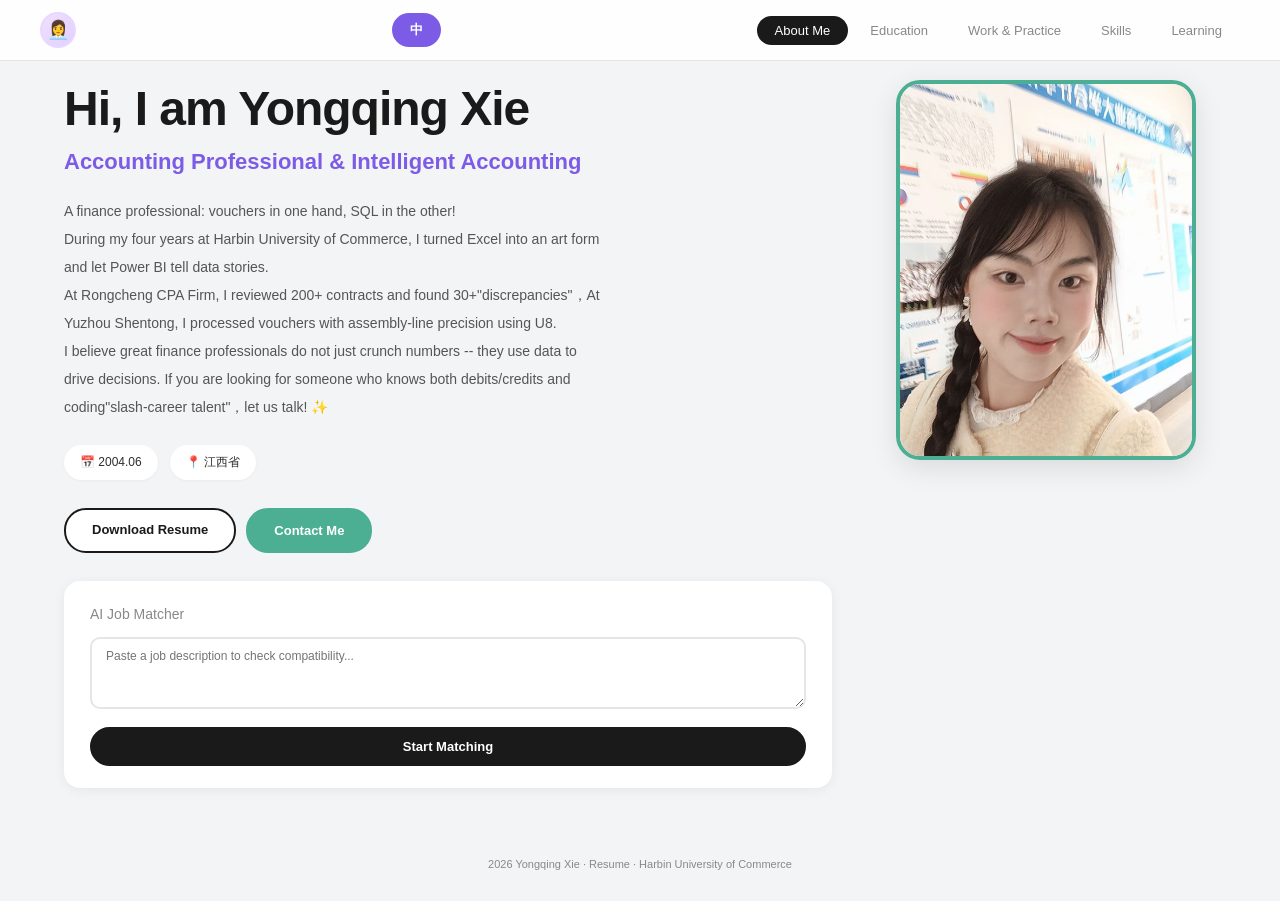
==== index-en.html @ 6ca44094 "Add hamburger menu for mobile navigation" ====
<!DOCTYPE html>
<html lang="zh-CN">
<head>
<meta charset="UTF-8">
<meta name="viewport" content="width=device-width, initial-scale=1.0">
<title>Yongqing Xie - Resume</title>
<style>
:root {
  --bg: #f3f4f6;
  --white: #fff;
  --black: #1a1a1a;
  --dark: #2d2d2d;
  --gray: #888;
  --light-gray: #e5e5e5;
  --lighter-gray: #f8f8f8;
  --purple: #7c5ce7;
  --light-purple: #f3efff;
  --green: #4caf93;
  --light-green: #e8f7f0;
  --blue: #5b9bd5;
  --light-blue: #eef5fb;
  --orange: #f0a060;
  --light-orange: #fef5ec;
  --pink: #e8788a;
  --light-pink: #fef0f3;
  --yellow: #e8c84c;
  --light-yellow: #fdf8e6;
  --shadow-sm: 0 1px 3px rgba(0,0,0,0.04);
  --shadow: 0 2px 12px rgba(0,0,0,0.06);
  --shadow-lg: 0 8px 28px rgba(0,0,0,0.10);
  --radius: 16px;
  --radius-sm: 10px;
  --radius-xs: 8px;
  --font: 'PingFang SC', 'Microsoft YaHei', 'Segoe UI', 'Helvetica Neue', sans-serif;
}
* { margin:0; padding:0; box-sizing:border-box; }
html { scroll-behavior:smooth; overflow-y:scroll; }
body { font-family:var(--font); background:var(--bg); color:var(--dark); line-height:1.6; -webkit-font-smoothing:antialiased; }

/* Nav */
.navbar {
  position:fixed; top:0; left:0; right:0; z-index:1000;
  background:rgba(255,255,255,0.9); backdrop-filter:blur(12px);
  border-bottom:1px solid var(--light-gray); padding:0 24px;
}
.nav-inner {
  max-width:1200px; margin:0 auto; display:flex;
  align-items:center; justify-content:space-between; height:60px;
}
.nav-brand { display:flex; align-items:center; gap:8px; text-decoration:none; cursor:pointer; }
.nav-avatar {
  width:36px; height:36px; border-radius:50%;
  background:linear-gradient(135deg,#f0e0ff,#e0d0ff);
  display:flex; align-items:center; justify-content:center;
  font-size:18px; color:var(--purple); border:2px solid #e8d8ff;
}
.nav-links { display:flex; gap:4px; }
.nav-link {
  padding:7px 18px; border-radius:20px; text-decoration:none;
  color:var(--gray); font-size:13px; font-weight:500;
  transition:all .25s; cursor:pointer; border:none;
  background:transparent; font-family:var(--font);
}
.nav-link:hover { color:var(--dark); background:var(--lighter-gray); }
.nav-link.active { background:var(--black); color:var(--white); }
.menu-btn { display:none; flex-direction:column; gap:5px; cursor:pointer; background:none; border:none; padding:8px; z-index:1001; }
.menu-btn span { display:block; width:22px; height:2px; background:var(--black); border-radius:2px; transition:all .3s; }

/* Main */
.main { max-width:1200px; margin:0 auto; padding:80px 24px 40px; }
.section { display:none; animation:fadeIn .45s ease; }
.section.active { display:block; }
@keyframes fadeIn { from{opacity:0;transform:translateY(12px);} to{opacity:1;transform:translateY(0);} }

/* About */
.about-grid { display:grid; grid-template-columns:1fr 340px; gap:44px; align-items:start; }
.about-name { font-size:48px; font-weight:800; color:var(--black); letter-spacing:-1px; line-height:1.2; margin-bottom:6px; }
.about-title { font-size:22px; font-weight:600; color:var(--purple); margin-bottom:18px; }
.about-bio { font-size:14px; color:#555; line-height:2; margin-bottom:24px; max-width:540px; }
.about-btns { display:flex; gap:10px; margin-bottom:28px; flex-wrap:wrap; }
.btn {
  padding:10px 26px; border-radius:22px; font-size:13px; font-weight:600;
  cursor:pointer; transition:all .25s; text-decoration:none;
  display:inline-flex; align-items:center; gap:6px;
  border:2px solid transparent; font-family:var(--font);
}
.btn-outline { background:var(--white); color:var(--black); border-color:var(--black); }
.btn-outline:hover { background:var(--black); color:var(--white); }
.btn-primary { background:var(--green); color:var(--white); border-color:var(--green); }
.btn-primary:hover { background:#3d9a7a; }
.btn-dark { background:var(--black); color:var(--white); border-color:var(--black); }
.btn-dark:hover { background:#333; }
.info-bar { display:flex; flex-wrap:wrap; gap:12px; margin-bottom:28px; }
.info-pill {
  display:flex; align-items:center; gap:6px;
  background:var(--white); padding:8px 16px; border-radius:20px;
  box-shadow:var(--shadow-sm); font-size:12px; color:var(--dark);
}
.photo-wrap { position:relative; }
.photo-frame {
  width:300px; height:380px; border-radius:24px; overflow:hidden;
  border:4px solid var(--green); box-shadow:var(--shadow-lg); margin:0 auto;
}
.photo-frame img { width:100%; height:100%; object-fit:cover; }

/* AI Card */
.ai-card {
  background:var(--white); border-radius:var(--radius);
  padding:22px 26px; box-shadow:var(--shadow); margin-top:20px;
}
.ai-card h3 { font-size:14px; color:var(--gray); font-weight:500; margin-bottom:12px; }
.ai-card textarea {
  width:100%; height:72px; border:2px solid var(--light-gray);
  border-radius:var(--radius-sm); padding:10px 14px; font-size:12px;
  resize:vertical; font-family:var(--font); color:var(--dark);
}
.ai-card textarea:focus { outline:none; border-color:var(--purple); }
.ai-card .btn-dark { margin-top:10px; width:100%; justify-content:center; }

/* Section Title */
.sec-title { font-size:30px; font-weight:800; color:var(--black); margin-bottom:4px; letter-spacing:-.5px; }
.sec-sub { font-size:13px; color:var(--gray); text-transform:uppercase; letter-spacing:2px; margin-bottom:32px; }

/* Cards */
.card { background:var(--white); border-radius:var(--radius); padding:26px; box-shadow:var(--shadow); transition:all .3s; }
.card:hover { box-shadow:var(--shadow-lg); transform:translateY(-2px); }
.grid-2 { display:grid; gap:18px; grid-template-columns:1fr 1fr; }
.grid-3 { display:grid; gap:18px; grid-template-columns:1fr 1fr 1fr; }
.grid-4 { display:grid; gap:16px; grid-template-columns:1fr 1fr 1fr 1fr; }

/* Education */
.edu-card { background:var(--white); border-radius:var(--radius); padding:30px; box-shadow:var(--shadow); border-left:4px solid var(--purple); }
.edu-period { font-size:12px; color:var(--purple); font-weight:600; letter-spacing:1px; margin-bottom:6px; }
.edu-school { font-size:21px; font-weight:700; color:var(--black); margin-bottom:2px; }
.edu-major { font-size:14px; color:#555; margin-bottom:14px; }
.edu-gpa { display:inline-flex; align-items:center; gap:6px; background:var(--light-purple); color:var(--purple); padding:5px 14px; border-radius:18px; font-size:13px; font-weight:600; margin-bottom:18px; }
.edu-courses h4 { font-size:13px; font-weight:600; color:var(--dark); margin-bottom:10px; }
.tags { display:flex; flex-wrap:wrap; gap:7px; }
.tag { padding:5px 13px; background:var(--lighter-gray); border-radius:14px; font-size:11px; color:#555; transition:all .2s; }
.tag:hover { background:#e0d8f8; color:var(--purple); }

/* Experience */
.exp-card { background:var(--white); border-radius:var(--radius); box-shadow:var(--shadow); overflow:hidden; transition:all .3s; }
.exp-card:hover { box-shadow:var(--shadow-lg); }
.exp-hd { padding:22px 26px; border-bottom:1px solid var(--light-gray); display:flex; justify-content:space-between; align-items:flex-start; flex-wrap:wrap; gap:10px; }
.exp-co { font-size:17px; font-weight:700; color:var(--black); }
.exp-role { font-size:13px; color:var(--purple); font-weight:500; }
.exp-date { font-size:12px; color:var(--gray); background:var(--lighter-gray); padding:3px 12px; border-radius:14px; white-space:nowrap; }
.exp-bd { padding:22px 26px; }
.exp-bd h4 { font-size:13px; font-weight:600; color:var(--dark); margin-bottom:10px; margin-top:16px; }
.exp-bd h4:first-child { margin-top:0; }
.exp-list { list-style:none; display:flex; flex-direction:column; gap:6px; }
.exp-list li { padding-left:18px; position:relative; font-size:13px; color:#555; line-height:1.7; }
.exp-list li::before { content:'•'; position:absolute; left:3px; color:var(--purple); font-weight:bold; }
/* New exp cards */
.exp-grid-new { display:grid; grid-template-columns:1fr 1fr; gap:18px; }
.exp-card-new {
  background:var(--white); border-radius:var(--radius); padding:22px 24px;
  box-shadow:var(--shadow); cursor:pointer; transition:all .3s;
  border-top:4px solid transparent; position:relative; overflow:hidden;
}
.exp-card-new:hover { box-shadow:var(--shadow-lg); transform:translateY(-3px); }
.exp-card-new.accent-blue { border-top-color:var(--blue); }
.exp-card-new.accent-purple { border-top-color:var(--purple); }
.exp-card-new.accent-green { border-top-color:var(--green); }
.exp-card-new.accent-orange { border-top-color:var(--orange); }
.exp-card-top { display:flex; align-items:center; justify-content:space-between; margin-bottom:10px; }
.exp-card-icon { width:38px; height:38px; border-radius:10px; display:flex; align-items:center; justify-content:center; font-size:20px; }
.accent-blue .exp-card-icon { background:var(--light-blue); }
.accent-purple .exp-card-icon { background:var(--light-purple); }
.accent-green .exp-card-icon { background:var(--light-green); }
.accent-orange .exp-card-icon { background:var(--light-orange); }
.exp-chip { font-size:11px; color:var(--gray); background:var(--lighter-gray); padding:3px 10px; border-radius:12px; }
.exp-card-new h4 { font-size:16px; font-weight:700; color:var(--black); margin-bottom:2px; }
.exp-card-role { font-size:13px; color:var(--purple); font-weight:500; margin-bottom:8px; }
.exp-card-desc { font-size:12px; color:#666; line-height:1.6; }
.exp-card-hint { font-size:11px; color:var(--blue); margin-top:10px; font-weight:500; }

/* Exp detail modal */
.exp-detail-header { display:flex; align-items:flex-start; gap:16px; margin-bottom:24px; }
.exp-detail-icon { width:56px; height:56px; border-radius:14px; display:flex; align-items:center; justify-content:center; font-size:28px; flex-shrink:0; }
.exp-detail-icon.blue { background:var(--light-blue); }
.exp-detail-icon.purple { background:var(--light-purple); }
.exp-detail-icon.green { background:var(--light-green); }
.exp-detail-icon.orange { background:var(--light-orange); }
.exp-detail-meta h3 { font-size:20px; font-weight:700; color:var(--black); margin-bottom:2px; }
.exp-detail-meta .role { font-size:14px; color:var(--purple); font-weight:500; }
.exp-detail-meta .date { font-size:12px; color:var(--gray); margin-top:2px; }
.exp-detail-section { margin-bottom:22px; }
.exp-detail-section h4 { font-size:15px; font-weight:700; color:var(--black); margin-bottom:12px; }
.exp-detail-section h4 span { font-size:11px; color:var(--gray); text-transform:uppercase; letter-spacing:1px; font-weight:400; margin-left:8px; }
.exp-detail-cards { display:grid; grid-template-columns:1fr 1fr; gap:12px; }
.exp-detail-card { padding:14px 16px; border-radius:var(--radius-xs); font-size:12px; line-height:1.7; }
.exp-detail-card strong { display:block; font-size:13px; margin-bottom:3px; }
.exp-detail-card.c-blue { background:rgba(91,155,213,0.10); color:#3a5670; }
.exp-detail-card.c-purple { background:rgba(124,92,231,0.08); color:#4a3868; }
.exp-detail-card.c-green { background:rgba(76,175,147,0.10); color:#3a5a4a; }
.exp-detail-card.c-orange { background:rgba(240,160,96,0.10); color:#6a4830; }
.exp-detail-card.c-pink { background:rgba(232,120,138,0.10); color:#6a3848; }
.exp-stat-row { display:flex; gap:14px; flex-wrap:wrap; margin-bottom:20px; }
.exp-stat { flex:1; min-width:80px; background:rgba(0,0,0,0.02); border-radius:var(--radius-xs); padding:14px; text-align:center; }
.exp-stat .num { font-size:24px; font-weight:800; }
.exp-stat .lbl { font-size:11px; color:var(--gray); margin-top:2px; }
.accent-blue .num { color:var(--blue); }
.accent-purple .num { color:var(--purple); }
.accent-green .num { color:var(--green); }
.accent-orange .num { color:var(--orange); }

@media (max-width:860px) {
  .exp-grid-new { grid-template-columns:1fr; }
  .exp-detail-cards { grid-template-columns:1fr; }
}

/* Skills */
.skill-group { margin-bottom:28px; }
.skill-group h3 { font-size:16px; font-weight:700; color:var(--black); margin-bottom:14px; }
.skill-cards { display:grid; grid-template-columns:1fr 1fr; gap:14px; }
.skill-card { background:var(--white); border-radius:var(--radius-sm); padding:18px 22px; box-shadow:var(--shadow); }
.sk-hd { display:flex; justify-content:space-between; align-items:center; margin-bottom:8px; }
.sk-nm { font-size:13px; font-weight:600; color:var(--dark); }
.sk-lv { font-size:12px; color:var(--purple); font-weight:600; }
.sk-bar { height:7px; background:#e8e8e8; border-radius:4px; overflow:hidden; }
.sk-fill { height:100%; border-radius:4px; transition:width 1s ease; }
.sk-fill.h { background:var(--purple); }
.sk-fill.m { background:var(--blue); }
.sk-fill.g { background:var(--green); }
.skill-desc-card { display:flex; gap:12px; align-items:flex-start; background:var(--white); border-radius:var(--radius-sm); padding:16px 20px; box-shadow:var(--shadow); transition:all .3s; }
.skill-desc-card > div { min-width:0; }
.skill-desc-card:hover { box-shadow:var(--shadow-lg); transform:translateY(-2px); }
.contact-info-card { background:rgba(0,0,0,0.02); border-radius:var(--radius-sm); padding:18px; text-align:center; transition:all .3s; }
.contact-info-card:hover { background:rgba(0,0,0,0.06); }
.ci-icon { font-size:28px; margin-bottom:6px; }
.ci-label { font-size:11px; color:var(--gray); margin-bottom:4px; }
.ci-value { font-size:14px; font-weight:600; color:var(--black); text-decoration:none; display:block; }
.ci-value:hover { color:var(--purple); }
.sk-dot { width:8px; height:8px; border-radius:50%; background:var(--purple); margin-top:6px; flex-shrink:0; }
.skill-desc-card strong { font-size:13px; color:var(--dark); display:block; margin-bottom:2px; }
.skill-desc-card p { font-size:12px; color:#666; line-height:1.6; margin:0; }
.cert-grid { display:grid; grid-template-columns:1fr 1fr 1fr; gap:14px; margin-top:16px; }
.cert-card { background:var(--white); border-radius:var(--radius-sm); padding:18px; text-align:center; box-shadow:var(--shadow); transition:all .3s; }
.cert-card:hover { transform:translateY(-3px); box-shadow:var(--shadow-lg); }
.cert-ic { font-size:30px; margin-bottom:8px; }
.cert-nm { font-size:12px; font-weight:600; color:var(--dark); }
.cert-ds { font-size:10px; color:var(--gray); margin-top:3px; }

/* Projects */
.proj-grid { display:grid; grid-template-columns:1fr 1fr 1fr; gap:22px; }
.proj-card { background:var(--white); border-radius:var(--radius); overflow:hidden; box-shadow:var(--shadow); transition:all .3s; }
.proj-card:hover { transform:translateY(-3px); box-shadow:var(--shadow-lg); }
.proj-cover { height:140px; display:flex; align-items:center; justify-content:center; font-size:44px; }
.proj-cover.c1 { background:linear-gradient(135deg,#e8f0fe,#d4e4fd); }
.proj-cover.c2 { background:linear-gradient(135deg,#fef0e8,#fde4d4); }
.proj-cover.c3 { background:linear-gradient(135deg,#e8fef0,#d4fde4); }
.proj-cover.c4 { background:linear-gradient(135deg,#f3e8fe,#e4d4fd); }
.proj-info { padding:18px; }
.proj-info h4 { font-size:15px; font-weight:700; margin-bottom:4px; color:var(--black); }
.proj-info p { font-size:12px; color:#666; line-height:1.6; margin-bottom:10px; }
.proj-tags { display:flex; flex-wrap:wrap; gap:5px; }
.ptag { padding:3px 10px; border-radius:12px; font-size:10px; font-weight:500; }
.ptag.t1 { background:#e8f0fe; color:#3a6fcf; }
.ptag.t2 { background:#fef0e8; color:#c8783a; }
.ptag.t3 { background:#e8fef0; color:#3a7a5a; }
.ptag.t4 { background:#f3e8fe; color:#6a3acf; }

/* Modal */
.modal-overlay { display:none; position:fixed; inset:0; background:rgba(0,0,0,0.3); z-index:2000; align-items:center; justify-content:center; backdrop-filter:blur(4px); -webkit-backdrop-filter:blur(4px); }
.modal-overlay.show { display:flex; }
.modal { background:rgba(255,255,255,0.82); backdrop-filter:blur(24px); -webkit-backdrop-filter:blur(24px); border-radius:var(--radius); width:90%; max-width:640px; max-height:85vh; overflow-y:auto; box-shadow:0 16px 48px rgba(0,0,0,0.12); border:1px solid rgba(255,255,255,0.6); animation:modIn .3s ease; }
@keyframes modIn { from{opacity:0;transform:scale(.95) translateY(8px);} to{opacity:1;transform:scale(1) translateY(0);} }
.mod-hd { padding:18px 26px; border-bottom:1px solid rgba(0,0,0,0.06); display:flex; align-items:center; justify-content:space-between; }
.mod-hd h3 { font-size:17px; }
.mod-close { width:30px; height:30px; border-radius:50%; border:none; background:rgba(0,0,0,0.04); cursor:pointer; font-size:15px; display:flex; align-items:center; justify-content:center; transition:all .2s; }
.mod-close:hover { background:rgba(0,0,0,0.1); }
.mod-bd { padding:22px 26px; }
.match-wrap { display:flex; align-items:center; gap:22px; margin-bottom:24px; padding:18px; background:var(--lighter-gray); border-radius:var(--radius-sm); flex-wrap:wrap; }
.match-circle { width:88px; height:88px; border-radius:50%; background:var(--light-pink); display:flex; align-items:center; justify-content:center; flex-shrink:0; }
.match-inner { width:70px; height:70px; border-radius:50%; background:var(--pink); display:flex; flex-direction:column; align-items:center; justify-content:center; color:#fff; }
.match-inner .ms { font-size:26px; font-weight:800; line-height:1; }
.match-inner .mt { font-size:10px; opacity:.8; }
.match-bars { flex:1; min-width:220px; display:flex; flex-direction:column; gap:8px; }
.mb-item { display:flex; align-items:center; gap:8px; }
.mb-lbl { width:60px; font-size:12px; color:var(--gray); text-align:right; }
.mb-track { flex:1; height:7px; background:#e0e0e0; border-radius:3px; overflow:hidden; }
.mb-fill { height:100%; border-radius:3px; transition:width 1s ease; }
.mb-fill.edu { background:var(--blue); }
.mb-fill.exp { background:var(--orange); }
.mb-fill.skill { background:var(--purple); }
.mb-fill.soft { background:var(--green); }
.mb-val { width:26px; font-size:12px; font-weight:600; color:var(--dark); }
.match-hl { margin-bottom:22px; }
.match-hl h4 { font-size:14px; color:var(--blue); margin-bottom:10px; }
.hl-item { padding:12px 14px; background:rgba(0,0,0,0.02); border-radius:var(--radius-xs); margin-bottom:8px; font-size:12px; line-height:1.7; }
.hl-item .jd-lbl { font-weight:600; color:var(--dark); margin-bottom:3px; }
.hl-item .jd-desc { color:#666; }
.match-sum { padding:14px; background:rgba(76,175,147,0.08); border-radius:var(--radius-xs); font-size:12px; line-height:1.7; color:#3a6b5a; }
.match-sum h4 { font-size:14px; color:var(--green); margin-bottom:6px; }
.mod-ft { padding:14px 26px; border-top:1px solid rgba(0,0,0,0.06); text-align:right; }

.footer { text-align:center; padding:28px; color:var(--gray); font-size:11px; }

@media (max-width:860px) {
  .about-grid { grid-template-columns:1fr; gap:28px; }
  .photo-wrap { order:-1; }
  .photo-frame { width:200px; height:260px; }
  .about-name { font-size:34px; }
  .about-title { font-size:17px; }
  .grid-2,.grid-3,.grid-4 { grid-template-columns:1fr; }
  .skill-cards { grid-template-columns:1fr; }
  .cert-grid { grid-template-columns:1fr 1fr; }
  .proj-grid { grid-template-columns:1fr; }
  .nav-links { display:none; flex-direction:column; position:absolute; top:60px; left:0; right:0; background:rgba(255,255,255,0.96); backdrop-filter:blur(20px); padding:16px 24px; gap:8px; border-bottom:1px solid var(--light-gray); box-shadow:var(--shadow); }
  .nav-links.open { display:flex; }
  .nav-link { width:100%; text-align:center; padding:12px; font-size:14px; }
  .menu-btn { display:flex; }
  .nav-inner { justify-content:space-between; }
}
@media (max-width:500px) {
  .cert-grid { grid-template-columns:1fr; }
  .info-bar { flex-direction:column; }
  .about-btns { flex-direction:column; }
  .btn { width:100%; justify-content:center; }
}
</style>
</head>
<body>

<nav class="navbar">
  <div class="nav-inner">
    <button class="menu-btn" onclick="toggleMenu()"><span></span><span></span><span></span></button>
    <a class="nav-brand" onclick="go('about')">
      <div class="nav-avatar">👩‍💼</div>
    </a>
    <a href="index.html" class="nav-link" style="background:var(--purple);color:#fff;font-weight:700;text-decoration:none;flex-shrink:0;">中</a> <div class="nav-links" id="navLinks">
      <button class="nav-link active" data-s="about" onclick="go('about')">About Me</button>
      <button class="nav-link" data-s="education" onclick="go('education')">Education</button>
      <button class="nav-link" data-s="experience" onclick="go('experience')">Work & Practice</button>
      <button class="nav-link" data-s="skills" onclick="go('skills')">Skills</button>
      <button class="nav-link" data-s="projects" onclick="go('projects')">Learning</button>
    </div>
  </div>
</nav>

<div class="main">

  <!-- ═══ 关于我 ═══ -->
  <section class="section active" id="sec-about">
    <div class="about-grid">
      <div>
        <h1 class="about-name">Hi, I am Yongqing Xie</h1>
        <p class="about-title">Accounting Professional &amp; Intelligent Accounting</p>
        <p class="about-bio">
          A finance professional: vouchers in one hand, SQL in the other!<br>
          During my four years at Harbin University of Commerce, I turned Excel into an art form and let Power BI tell data stories.<br>
          At Rongcheng CPA Firm, I reviewed 200+ contracts and found 30+"discrepancies"，At Yuzhou Shentong, I processed vouchers with assembly-line precision using U8.<br>
          I believe great finance professionals do not just crunch numbers -- they use data to drive decisions. If you are looking for someone who knows both debits/credits and coding"slash-career talent"，let us talk! ✨
        </p>
        </p>
        <div class="info-bar">
          <div class="info-pill">📅 2004.06</div>
          <div class="info-pill">📍 江西省</div>
        </div>
        <div class="about-btns">
          <a href="resume.pdf" class="btn btn-outline">Download Resume</a>
          <button class="btn btn-primary" onclick="showContact()">Contact Me</button>
        </div>
        <div class="ai-card">
          <h3>AI Job Matcher</h3>
          <textarea id="jdInput" placeholder="Paste a job description to check compatibility..."></textarea>
          <button class="btn btn-dark" onclick="showMatch()">Start Matching</button>
        </div>
      </div>
      <div class="photo-wrap">
        <div class="photo-frame">
          <img src="assets/profile.jpg" alt="谢泳清">
        </div>
      </div>
    </div>
  </section>

  <!-- ═══ 教育背景 ═══ -->
  <section class="section" id="sec-education">
    <h2 class="sec-title">Education</h2>
    <p class="sec-sub">Education</p>
    <div class="edu-card" onclick="showEdu()" style="cursor:pointer; transition:all .3s;" onmouseover="this.style.boxShadow='var(--shadow-lg)';this.style.transform='translateY(-3px)'" onmouseout="this.style.boxShadow='var(--shadow)';this.style.transform='translateY(0)'">
      <p class="edu-period">2022 — 2026 <span style="color:var(--purple);font-size:11px;margin-left:8px;">Learn About My University</span></p>
      <h3 class="edu-school">Harbin University of Commerce</h3>
      <p class="edu-major">B.S. Accounting · Intelligent Accounting</p>
      <div class="edu-gpa">GPA: 83.7 / 100</div>
      <div class="edu-courses">
        <h4>Core Courses</h4>
        <div class="tags">
          <span class="tag">Cost Accounting</span><span class="tag">Management Accounting</span>
          <span class="tag">Corporate Finance</span><span class="tag">Accounting Practicum</span>
          <span class="tag">Python</span><span class="tag">SQL</span>
          <span class="tag">Data Analysis & Accounting</span><span class="tag">Data Analysis Methods</span>
          <span class="tag">Intelligent Financial Analysis</span><span class="tag">Logic</span>
          <span class="tag">Management</span><span class="tag">Economic Law</span>
          <span class="tag">Asset Valuation</span><span class="tag">Auditing</span>
          <span class="tag">Microeconomics</span><span class="tag">Macroeconomics</span>
        </div>
      </div>
    </div>
  </section>

  <!-- ═══ 工作经历 ═══ -->
  <section class="section" id="sec-experience">
    <h2 class="sec-title">Work Experience</h2>
    <p class="sec-sub">Work & Practice</p>
    <div class="exp-grid-new">
      <div class="exp-card-new accent-blue" onclick="showExpDetail('exp1')">
        <div class="exp-card-top">
          <div class="exp-card-icon">💼</div>
          <span class="exp-chip">2026.03 — 2026.04</span>
        </div>
        <h4>Yuzhou Shentong Logistics Service Co., Ltd.</h4>
        <p class="exp-card-role">Accounting Assistant</p>
        <p class="exp-card-desc">Processed 200+ vouchers via UFIDA U8, prepared financial statements, handled payroll and fixed asset management.</p>
        <div class="exp-card-hint">Click for details →</div>
      </div>
      <div class="exp-card-new accent-purple" onclick="showExpDetail('exp2')">
        <div class="exp-card-top">
          <div class="exp-card-icon">🔍</div>
          <span class="exp-chip">2026.04 — 2026.05</span>
        </div>
        <h4>Rongcheng CPA Firm</h4>
        <p class="exp-card-role">Audit Intern</p>
        <p class="exp-card-desc">Visited 16 enterprises, reviewed 200+ contracts finding 30+ discrepancies, assisted in audit working papers.</p>
        <div class="exp-card-hint">Click for details →</div>
      </div>
      <div class="exp-card-new accent-green" onclick="showExpDetail('exp3')">
        <div class="exp-card-top">
          <div class="exp-card-icon">🏆</div>
          <span class="exp-chip">2024.11</span>
        </div>
        <h4>Inspur Smart Enterprise Big Data Competition</h4>
        <p class="exp-card-role">National Grand Prize</p>
        <p class="exp-card-desc">Built three major financial statements via SQL, used Power BI for visualization, achieving 30% efficiency gain.</p>
        <div class="exp-card-hint">Click for details →</div>
      </div>
      <div class="exp-card-new accent-orange" onclick="showExpDetail('exp4')">
        <div class="exp-card-top">
          <div class="exp-card-icon">🏢</div>
          <span class="exp-chip">2025.05</span>
        </div>
        <h4>Heilongjiang Inspur Information Technology Co.</h4>
        <p class="exp-card-role">Financial Shared Service Center Practicum</p>
        <p class="exp-card-desc">Processed 500+ vouchers end-to-end, simulated tax filing, authored cost analysis reports.</p>
        <div class="exp-card-hint">Click for details →</div>
      </div>
    </div>
  </section>

  <!-- ═══ 技能特长 ═══ -->
  <section class="section" id="sec-skills">
    <h2 class="sec-title">Skills</h2>
    <p class="sec-sub">Skills & Expertise</p>
    <div class="skill-group">
      <h3>Professional Skills</h3>
      <div class="skill-cards">
        <div class="skill-desc-card"><span class="sk-dot"></span><div><strong>Financial Accounting</strong><p>Proficient in voucher preparation, GL/SL management, and financial statements. Well-versed in accounting standards.</p></div></div>
        <div class="skill-desc-card"><span class="sk-dot"></span><div><strong>Cost Accounting</strong><p>Skilled in job-order, process, and batch costing. Capable of independent cost allocation.</p></div></div>
        <div class="skill-desc-card"><span class="sk-dot"></span><div><strong>Audit Practice</strong><p>Experienced in on-site visits, contract verification, and working papers. Able to identify key process risks.</p></div></div>
        <div class="skill-desc-card"><span class="sk-dot"></span><div><strong>Tax Processing</strong><p>Familiar with VAT, CIT, and IIT calculation and filing. Knowledgeable in tax regulations.</p></div></div>
      </div>
    </div>
    <div class="skill-group">
      <h3>Technical Tools</h3>
      <div class="skill-cards">
        <div class="skill-desc-card"><span class="sk-dot"></span><div><strong>UFIDA U8</strong><p>Proficient in UFIDA U8 for voucher entry, review, bookkeeping, settlement, and custom reports.</p></div></div>
        <div class="skill-desc-card"><span class="sk-dot"></span><div><strong>SQL</strong><p>Able to query, clean, and aggregate financial data using SQL for GL/SL processing.</p></div></div>
        <div class="skill-desc-card"><span class="sk-dot"></span><div><strong>Power BI</strong><p>Skilled in data visualization. Can create interactive financial dashboards for decision support.</p></div></div>
        <div class="skill-desc-card"><span class="sk-dot"></span><div><strong>Python</strong><p>Basic Python skills for batch financial data processing and automated report generation.</p></div></div>
        <div class="skill-desc-card"><span class="sk-dot"></span><div><strong>Office / WPS</strong><p>Expert in Excel, Word, PPT. Proficient in VLOOKUP, SUM, pivot tables, and advanced features.</p></div></div>
        <div class="skill-desc-card"><span class="sk-dot"></span><div><strong>SPSS</strong><p>Basic SPSS for descriptive statistics and correlation analysis of financial data.</p></div></div>
      </div>
    </div>
    <div class="skill-group">
      <h3>AI Tool Application</h3>
      <div class="skill-cards">
        <div class="skill-desc-card"><span class="sk-dot"></span><div><strong>AI Agent Workflows</strong><p>Proficient in AI tools. Uses AI agents to automate tasks: data analysis, document organization, info retrieval.</p></div></div>
        <div class="skill-desc-card"><span class="sk-dot"></span><div><strong>AI-Assisted Development</strong><p>Independently completed multiple projects with AI. Experienced in integrating AI into daily workflows.</p></div></div>
      </div>
    </div>
    <div class="skill-group">
      <h3>Certifications</h3>
      <div class="cert-grid">
        <div class="cert-card" onclick="showCertDetail('cert1')" style="cursor:pointer;"><div class="cert-ic">📗</div><div class="cert-nm">Accounting Qualification Certificate</div><div class="cert-ds">Junior Accountant Certificate · Issued by Ministry of Finance</div><div class="exp-card-hint">Click for details →</div></div>
        <div class="cert-card" onclick="showCertDetail('cert2')" style="cursor:pointer;"><div class="cert-ic">📊</div><div class="cert-nm">BDA Data Analyst (Mid-level)</div><div class="cert-ds">Data Analyst Certification</div><div class="exp-card-hint">Click for details →</div></div>
        <div class="cert-card" onclick="showCertDetail('cert3')" style="cursor:pointer;"><div class="cert-ic">🌐</div><div class="cert-nm">CET-6 (Score: 466)</div><div class="cert-ds">College English Test Band 6</div><div class="exp-card-hint">Click for details →</div></div>
      </div>
    </div>
    <div class="skill-group">
      <h3>Soft Skills</h3>
      <div class="tags">
        <span class="tag" style="font-size:13px;padding:7px 16px;">Data Analysis & Insight</span>
        <span class="tag" style="font-size:13px;padding:7px 16px;">Financial Reporting</span>
        <span class="tag" style="font-size:13px;padding:7px 16px;">Cost Control</span>
        <span class="tag" style="font-size:13px;padding:7px 16px;">Communication</span>
        <span class="tag" style="font-size:13px;padding:7px 16px;">Resilient</span>
        <span class="tag" style="font-size:13px;padding:7px 16px;">Fast Learner</span>
        <span class="tag" style="font-size:13px;padding:7px 16px;">Team Player</span>
        <span class="tag" style="font-size:13px;padding:7px 16px;">Logical Thinking</span>
      </div>
    </div>
  </section>

  <!-- ═══ 学习与探索 ═══ -->
  <section class="section" id="sec-projects">
    <h2 class="sec-title">Learning</h2>
    <p class="sec-sub">Learning & Discovery</p>
    <div class="proj-grid">
      <div class="proj-card">
        <div class="proj-cover c1">🏆</div>
        <div class="proj-info">
          <h4>Inspur Big Data Analysis Competition</h4>
          <p>National Grand Prize. Completed financial data analysis, voucher audit, and statement preparation using SQL and Power BI.</p>
          <div class="proj-tags"><span class="ptag t1">SQL</span><span class="ptag t2">Power BI</span><span class="ptag t3">数据分析</span></div>
        </div>
      </div>
      <div class="proj-card">
        <div class="proj-cover c2">💡</div>
        <div class="proj-info">
          <h4>Innovation & Entrepreneurship Competition</h4>
          <p>University-level project: corporate tax planning. Led the team and achieved outstanding results.</p>
          <div class="proj-tags"><span class="ptag t2">税务筹划</span><span class="ptag t3">项目管理</span><span class="ptag t4">团队领导</span></div>
        </div>
      </div>
      <div class="proj-card">
        <div class="proj-cover c3">📈</div>
        <div class="proj-info">
          <h4>Cost Analysis Report</h4>
          <p>Applied job-order and process costing for manufacturing. Completed cost allocation and authored detailed analysis reports.</p>
          <div class="proj-tags"><span class="ptag t3">Cost Accounting</span><span class="ptag t1">Excel</span></div>
        </div>
      </div>
      <div class="proj-card">
        <div class="proj-cover c4">🤖</div>
        <div class="proj-info">
          <h4>AI Tools & Practice</h4>
          <p>Proficient in AI Agent tools for workflow automation. Completed multiple AI-assisted projects.</p>
          <div class="proj-tags"><span class="ptag t4">AI Agent</span><span class="ptag t1">自动化</span><span class="ptag t2">项目开发</span></div>
        </div>
      </div>
    </div>
    <div style="margin-top:36px;">
      <h3 style="font-size:18px;font-weight:700;margin-bottom:16px;color:var(--black);">Learning Journey</h3>
      <div class="grid-3">
        <div class="card"><div style="font-size:26px;margin-bottom:8px;">🤖</div><h4 style="font-size:14px;font-weight:700;margin-bottom:4px;">AI Exploration & Practice</h4><p style="font-size:12px;color:#666;line-height:1.7;">Deeply exploring AI tools for daily work. Using agents for automated processing and intelligent decision support.</p></div>
        <div class="card"><div style="font-size:26px;margin-bottom:8px;">📖</div><h4 style="font-size:14px;font-weight:700;margin-bottom:4px;">Continuous Learning</h4><p style="font-size:12px;color:#666;line-height:1.7;">Following AI & digital finance trends. Continuously learning data analysis and smart finance tools.</p></div>
        <div class="card"><div style="font-size:26px;margin-bottom:8px;">🎯</div><h4 style="font-size:14px;font-weight:700;margin-bottom:4px;">Career Goals</h4><p style="font-size:12px;color:#666;line-height:1.7;">Aspiring to be a hybrid finance-digital talent in the AI era, integrating accounting, data analysis, and AI.</p></div>
      </div>
    </div>
  </section>
</div>

<!-- ═══ AI Match Modal ═══ -->
<div class="modal-overlay" id="matchModal">
  <div class="modal">
    <div class="mod-hd"><h3>AI Job Match Report</h3><button class="mod-close" onclick="closeMatch()">✕</button></div>
    <div class="mod-bd">
      <div class="match-wrap">
        <div class="match-circle"><div class="match-inner"><span class="ms" id="matchScore">--</span><span class="mt">/ 100</span></div></div>
        <div class="match-bars">
          <div class="mb-item"><span class="mb-lbl">Education</span><div class="mb-track"><div class="mb-fill edu" id="bar-edu" style="width:0%"></div></div><span class="mb-val" id="val-edu">--</span></div>
          <div class="mb-item"><span class="mb-lbl">Experience</span><div class="mb-track"><div class="mb-fill exp" id="bar-exp" style="width:0%"></div></div><span class="mb-val" id="val-exp">--</span></div>
          <div class="mb-item"><span class="mb-lbl">Skill Match</span><div class="mb-track"><div class="mb-fill skill" id="bar-skill" style="width:0%"></div></div><span class="mb-val" id="val-skill">--</span></div>
          <div class="mb-item"><span class="mb-lbl">Soft Skills</span><div class="mb-track"><div class="mb-fill soft" id="bar-soft" style="width:0%"></div></div><span class="mb-val" id="val-soft">--</span></div>
        </div>
      </div>
      <div class="match-hl">
        <h4>Match Highlights</h4>
        <div id="matchHighlights"><p style="color:var(--gray);font-size:13px;">Analyzing after JD input...</p></div>
      </div>
      <div class="match-sum"><h4>Overall Assessment</h4><p id="matchSummary">Enter a job description on the About page and click Start Matching.</p></div>
    </div>
    <div class="mod-ft"><button class="btn btn-dark" onclick="closeMatch()">Close</button></div>
  </div>
</div>

<!-- ═══ Contact Modal ═══ -->
<div class="modal-overlay" id="contactModal">
  <div class="modal">
    <div class="mod-hd"><h3>Contact Me</h3><button class="mod-close" onclick="closeContact()">✕</button></div>
    <div class="mod-bd">
      <div style="display:grid;grid-template-columns:1fr 1fr;gap:14px;margin-bottom:22px;">
        <div class="contact-info-card">
          <div class="ci-icon">📞</div>
          <div class="ci-label">Phone</div>
          <a href="tel:15083593021" class="ci-value">15083593021</a>
        </div>
        <div class="contact-info-card">
          <div class="ci-icon">✉️</div>
          <div class="ci-label">Email</div>
          <a href="mailto:xyq197@qq.com" class="ci-value" onclick="window.location.href='mailto:xyq197@qq.com'; return false;">xyq197@qq.com</a>
        </div>
      </div>
      <div style="display:flex;gap:10px;justify-content:center;margin-bottom:20px;">
        <a href="tel:15083593021" class="btn btn-outline" style="font-size:12px;">Call</a>
        <a href="mailto:xyq197@qq.com" class="btn btn-primary" style="font-size:12px;" onclick="window.location.href='mailto:xyq197@qq.com'; return false;">Send Email</a>
      </div>
      <div style="border-top:1px solid var(--light-gray);padding-top:18px;">
        <p style="font-size:13px;color:var(--gray);margin-bottom:14px;">Or leave a message, I will reply ASAP:</p>
        <form id="contactForm" onsubmit="submitContact(event)" style="display:flex;flex-direction:column;gap:12px;">
          <input type="text" id="cName" placeholder="Your Name" required style="padding:10px 14px;border:2px solid var(--light-gray);border-radius:var(--radius-xs);font-size:13px;font-family:var(--font);">
          <input type="email" id="cEmail" placeholder="Your Email" required style="padding:10px 14px;border:2px solid var(--light-gray);border-radius:var(--radius-xs);font-size:13px;font-family:var(--font);">
          <textarea id="cMsg" placeholder="Message..." rows="3" style="padding:10px 14px;border:2px solid var(--light-gray);border-radius:var(--radius-xs);font-size:13px;font-family:var(--font);resize:vertical;"></textarea>
          <button type="submit" class="btn btn-dark" style="width:100%;justify-content:center;">Send Message</button>
        </form>
      </div>
    </div>
  </div>
</div>

<!-- ═══ Experience Detail Modals ═══ -->
<div class="modal-overlay" id="exp1Modal"><div class="modal" style="max-width:720px;">
  <div class="mod-hd"><h3>Work Experience Details</h3><button class="mod-close" onclick="closeExpDetail('exp1')">✕</button></div>
  <div class="mod-bd">
    <div class="exp-detail-header">
      <div class="exp-detail-icon blue">💼</div>
      <div class="exp-detail-meta"><h3>Yuzhou Shentong Logistics Service Co., Ltd.</h3><div class="role">Accounting Assistant</div><div class="date">2026.03 — 2026.04</div></div>
    </div>
    <div class="exp-stat-row">
      <div class="exp-stat accent-blue"><div class="num">200+</div><div class="lbl">Vouchers Processed</div></div>
      <div class="exp-stat accent-blue"><div class="num">100%</div><div class="lbl">Accuracy Rate</div></div>
      <div class="exp-stat accent-blue"><div class="num">30%</div><div class="lbl">Efficiency Gain</div></div>
    </div>
    <div class="exp-detail-section"><h4>核心职责 <span>CORE RESPONSIBILITIES</span></h4>
      <div class="exp-detail-cards">
        <div class="exp-detail-card c-blue"><strong>Voucher Processing</strong>Completed daily voucher entry, review, bookkeeping, and settlement using UFIDA U8, processing 200+ vouchers with 100% accuracy.</div>
        <div class="exp-detail-card c-purple"><strong>Financial Reporting</strong>Customized balance sheet and income statement templates via UFIDA reporting system, reducing report generation time by 30%.</div>
        <div class="exp-detail-card c-green"><strong>Payroll Management</strong>Managed payroll and fixed asset modules: salary accrual, distribution, asset changes, and depreciation.</div>
        <div class="exp-detail-card c-orange"><strong>Data Aggregation</strong>Cross-referenced multi-sheet data with SUM functions, reducing manual calculation errors.</div>
      </div>
    </div>
    <div class="exp-detail-section"><h4>核心成果 <span>CORE RESULTS</span></h4>
      <div style="display:flex;flex-direction:column;gap:8px;">
        <div style="font-size:13px;color:#555;line-height:1.7;padding:12px;background:var(--lighter-gray);border-radius:var(--radius-xs);">✅ Independently completed monthly and quarterly financial statements with zero reconciliation errors</div>
        <div style="font-size:13px;color:#555;line-height:1.7;padding:12px;background:var(--lighter-gray);border-radius:var(--radius-xs);">✅ Established voucher audit SOP, improving processing efficiency by 30%</div>
        <div style="font-size:13px;color:#555;line-height:1.7;padding:12px;background:var(--lighter-gray);border-radius:var(--radius-xs);">✅ Assisted in annual payroll and fixed asset inventory, earning supervisor recognition</div>
      </div>
    </div>
  </div>
  <div class="mod-ft"><button class="btn btn-dark" onclick="closeExpDetail('exp1')">Close</button></div>
</div></div>

<div class="modal-overlay" id="exp2Modal"><div class="modal" style="max-width:720px;">
  <div class="mod-hd"><h3>Work Experience Details</h3><button class="mod-close" onclick="closeExpDetail('exp2')">✕</button></div>
  <div class="mod-bd">
    <div class="exp-detail-header">
      <div class="exp-detail-icon purple">🔍</div>
      <div class="exp-detail-meta"><h3>Rongcheng CPA Firm</h3><div class="role">Audit Intern</div><div class="date">2026.04 — 2026.05</div></div>
    </div>
    <div class="exp-stat-row">
      <div class="exp-stat accent-purple"><div class="num">16</div><div class="lbl">Enterprises Visited</div></div>
      <div class="exp-stat accent-purple"><div class="num">200+</div><div class="lbl">Contracts Reviewed</div></div>
      <div class="exp-stat accent-purple"><div class="num">30+</div><div class="lbl">Discrepancies Found</div></div>
    </div>
    <div class="exp-detail-section"><h4>核心职责 <span>CORE RESPONSIBILITIES</span></h4>
      <div class="exp-detail-cards">
        <div class="exp-detail-card c-purple"><strong>On-Site Enterprise Visits</strong>Conducted on-site interviews at 16 enterprises, documented key business processes and internal controls, helped identify risks.</div>
        <div class="exp-detail-card c-blue"><strong>Asset & Contract Verification</strong>Reviewed 200+ loan contracts and mortgage agreements, cross-verified terms vs execution, discovered 30+ discrepancies.</div>
        <div class="exp-detail-card c-green"><strong>Working Paper Support</strong>Assisted senior auditors in compiling working papers, using VLOOKUP for cross-sheet data matching.</div>
      </div>
    </div>
    <div class="exp-detail-section"><h4>核心成果 <span>CORE RESULTS</span></h4>
      <div style="display:flex;flex-direction:column;gap:8px;">
        <div style="font-size:13px;color:#555;line-height:1.7;padding:12px;background:var(--lighter-gray);border-radius:var(--radius-xs);">✅ Independently visited 16 enterprises and authored reports, highly praised by project manager</div>
        <div style="font-size:13px;color:#555;line-height:1.7;padding:12px;background:var(--lighter-gray);border-radius:var(--radius-xs);">✅ Discovered 30+ contract discrepancies, helped adjust audit focus</div>
        <div style="font-size:13px;color:#555;line-height:1.7;padding:12px;background:var(--lighter-gray);border-radius:var(--radius-xs);">✅ Efficiently completed working paper organization, boosting team productivity</div>
      </div>
    </div>
  </div>
  <div class="mod-ft"><button class="btn btn-dark" onclick="closeExpDetail('exp2')">Close</button></div>
</div></div>

<div class="modal-overlay" id="exp3Modal"><div class="modal" style="max-width:720px;">
  <div class="mod-hd"><h3>Campus Practice Details</h3><button class="mod-close" onclick="closeExpDetail('exp3')">✕</button></div>
  <div class="mod-bd">
    <div class="exp-detail-header">
      <div class="exp-detail-icon green">🏆</div>
      <div class="exp-detail-meta"><h3>Inspur Smart Enterprise Big Data Competition</h3><div class="role">National Grand Prize</div><div class="date">2024.11</div></div>
    </div>
    <div class="exp-stat-row">
      <div class="exp-stat accent-green"><div class="num">National</div><div class="lbl">Grand Prize</div></div>
      <div class="exp-stat accent-green"><div class="num">3</div><div class="lbl">Statements Built</div></div>
      <div class="exp-stat accent-green"><div class="num">30%</div><div class="lbl">Efficiency</div></div>
    </div>
    <div class="exp-detail-section"><h4>核心职责 <span>CORE RESPONSIBILITIES</span></h4>
      <div class="exp-detail-cards">
        <div class="exp-detail-card c-green"><strong>Accounting Processing</strong>Handled bank receipts and voucher preparation. Built GL, SL, and three major statements (BS, IS, CFS) via SQL.</div>
        <div class="exp-detail-card c-blue"><strong>数据处理</strong>Used SQL and Power BI for data cleaning, transformation, and visualization, improving efficiency by ~30%.</div>
        <div class="exp-detail-card c-purple"><strong>Voucher Types</strong>Covered GL vouchers, sales discount vouchers, asset purchase vouchers, procurement vouchers, etc.</div>
      </div>
    </div>
    <div class="exp-detail-section"><h4>核心成果 <span>CORE RESULTS</span></h4>
      <div style="display:flex;flex-direction:column;gap:8px;">
        <div style="font-size:13px;color:#555;line-height:1.7;padding:12px;background:var(--lighter-gray);border-radius:var(--radius-xs);">✅ Won National Grand Prize among nationwide competing teams</div>
        <div style="font-size:13px;color:#555;line-height:1.7;padding:12px;background:var(--lighter-gray);border-radius:var(--radius-xs);">✅ Independently completed full-cycle enterprise financial data processing and visualization</div>
        <div style="font-size:13px;color:#555;line-height:1.7;padding:12px;background:var(--lighter-gray);border-radius:var(--radius-xs);">✅ Work praised by judges for clear data logic and in-depth financial analysis</div>
      </div>
    </div>
  </div>
  <div class="mod-ft"><button class="btn btn-dark" onclick="closeExpDetail('exp3')">Close</button></div>
</div></div>

<div class="modal-overlay" id="exp4Modal"><div class="modal" style="max-width:720px;">
  <div class="mod-hd"><h3>Campus Practice Details</h3><button class="mod-close" onclick="closeExpDetail('exp4')">✕</button></div>
  <div class="mod-bd">
    <div class="exp-detail-header">
      <div class="exp-detail-icon orange">🏢</div>
      <div class="exp-detail-meta"><h3>Heilongjiang Inspur Information Technology Co.</h3><div class="role">Financial Shared Service Center Practicum</div><div class="date">2025.05</div></div>
    </div>
    <div class="exp-stat-row">
      <div class="exp-stat accent-orange"><div class="num">500+</div><div class="lbl">Documents Processed</div></div>
      <div class="exp-stat accent-orange"><div class="num">3</div><div class="lbl">Tax Simulations</div></div>
      <div class="exp-stat accent-orange"><div class="num">Full Cycle</div><div class="lbl">Closed Loop</div></div>
    </div>
    <div class="exp-detail-section"><h4>核心职责 <span>CORE RESPONSIBILITIES</span></h4>
      <div class="exp-detail-cards">
        <div class="exp-detail-card c-orange"><strong>Full-Cycle Accounting</strong>Independently completed voucher review, book registration, and month-end closing, processing 500+ documents.</div>
        <div class="exp-detail-card c-blue"><strong>Multi-Tax Filing</strong>Simulated VAT, CIT, and IIT calculations, completing tax filing procedures.</div>
        <div class="exp-detail-card c-green"><strong>Cost Analysis</strong>Applied job-order/process costing, broke down material, labor, overhead costs, authored cost analysis reports.</div>
      </div>
    </div>
    <div class="exp-detail-section"><h4>核心成果 <span>CORE RESULTS</span></h4>
      <div style="display:flex;flex-direction:column;gap:8px;">
        <div style="font-size:13px;color:#555;line-height:1.7;padding:12px;background:var(--lighter-gray);border-radius:var(--radius-xs);">✅ Completed full accounting cycle seamlessly from source documents to period-end closing</div>
        <div style="font-size:13px;color:#555;line-height:1.7;padding:12px;background:var(--lighter-gray);border-radius:var(--radius-xs);">✅ Accurately completed tax calculation and filing for 3 tax types with zero errors</div>
        <div style="font-size:13px;color:#555;line-height:1.7;padding:12px;background:var(--lighter-gray);border-radius:var(--radius-xs);">✅ Cost analysis report praised by instructor as well-structured and thorough</div>
      </div>
    </div>
  </div>
  <div class="mod-ft"><button class="btn btn-dark" onclick="closeExpDetail('exp4')">Close</button></div>
</div></div>

<!-- ═══ Cert Detail Modals ═══ -->
<div class="modal-overlay" id="cert1Modal"><div class="modal" style="max-width:640px;">
  <div class="mod-hd"><h3>Certificate Details</h3><button class="mod-close" onclick="closeCertDetail('cert1')">Close</button></div>
  <div class="mod-bd">
    <div class="exp-detail-header">
      <div class="exp-detail-icon green" style="background:var(--light-green);">📗</div>
      <div class="exp-detail-meta"><h3>Accounting Qualification Certificate</h3><div class="role">Junior Accountant Certificate</div><div class="date">Issued by Ministry of Finance</div></div>
    </div>
    <div style="background:var(--lighter-gray);border-radius:var(--radius-sm);padding:16px;margin-bottom:16px;">
      <p style="font-size:13px;color:var(--dark);line-height:1.8;text-indent:2em;">The Accounting Qualification Certificate (now reformed as <strong>Junior Accountant Certificate</strong>) is an essential professional credential for accounting work. The holder has passed the national unified accounting qualification examination and possesses the <strong>fundamental accounting knowledge, skills, and professional ethics</strong> required for the profession.</p>
    </div>
    <div class="exp-detail-cards">
      <div class="exp-detail-card c-green"><strong>Significance</strong>Demonstrates professional competence required by the Accounting Law for accounting work -- the gateway to the accounting profession.</div>
      <div class="exp-detail-card c-blue"><strong>Exam Content</strong>Covers accounting fundamentals, financial regulations and professional ethics, and computerized accounting -- comprehensively assessing professional competence.</div>
      <div class="exp-detail-card c-purple"><strong>Industry Recognition</strong>Nationally recognized. A key reference for employers hiring accounting positions and a prerequisite for advanced accounting certifications.</div>
      <div class="exp-detail-card c-orange"><strong>Career Development</strong>Lays a solid foundation for pursuing Junior Accountant, Intermediate Accountant, and even Certified Public Accountant (CPA) certifications.</div>
    </div>
  </div>
  <div class="mod-ft"><button class="btn btn-dark" onclick="closeCertDetail('cert1')">Close</button></div>
</div></div>

<div class="modal-overlay" id="cert2Modal"><div class="modal" style="max-width:640px;">
  <div class="mod-hd"><h3>Certificate Details</h3><button class="mod-close" onclick="closeCertDetail('cert2')">Close</button></div>
  <div class="mod-bd">
    <div class="exp-detail-header">
      <div class="exp-detail-icon blue" style="background:var(--light-blue);">📊</div>
      <div class="exp-detail-meta"><h3>BDA Data Analyst Certificate (Mid-level)</h3><div class="role">Data Analyst Certification</div><div class="date">Issued by China Business Statistics Association</div></div>
    </div>
    <div style="background:var(--lighter-gray);border-radius:var(--radius-sm);padding:16px;margin-bottom:16px;">
      <p style="font-size:13px;color:var(--dark);line-height:1.8;text-indent:2em;">The BDA (Business Data Analyst) Certificate is a national-level data analysis professional certification issued by the <strong>China Business Statistics Association</strong>. The holder has systematically mastered <strong>data processing, statistical analysis, and business insight</strong> -- three core competencies to transform data into decision support.</p>
    </div>
    <div class="exp-detail-cards">
      <div class="exp-detail-card c-blue"><strong>Core Competencies</strong>Proficient in SQL queries and Power BI visualization. Capable of independently completing data analysis projects.</div>
      <div class="exp-detail-card c-green"><strong>Exam Content</strong>Covers data analysis theory, statistics fundamentals, data processing practice, and analytical report writing -- balancing theory with hands-on practice.</div>
      <div class="exp-detail-card c-purple"><strong>Industry Value</strong>In the digital transformation wave, BDA-certified professionals are in high demand, capable of data-driven decision making, with salaries averaging 30% higher than peers in similar positions.</div>
      <div class="exp-detail-card c-orange"><strong>Skill Synergy</strong>Combined with accounting expertise, the holder possesses finance-plus-data dual skills, offering significant competitive advantages in intelligent finance and financial analysis.</div>
    </div>
  </div>
  <div class="mod-ft"><button class="btn btn-dark" onclick="closeCertDetail('cert2')">Close</button></div>
</div></div>

<div class="modal-overlay" id="cert3Modal"><div class="modal" style="max-width:640px;">
  <div class="mod-hd"><h3>Certificate Details</h3><button class="mod-close" onclick="closeCertDetail('cert3')">Close</button></div>
  <div class="mod-bd">
    <div class="exp-detail-header">
      <div class="exp-detail-icon purple" style="background:var(--light-purple);">🌐</div>
      <div class="exp-detail-meta"><h3>CET-6 College English Test Band 6</h3><div class="role">Score: 466 - National College English Test Band 6</div><div class="date">Administered by Ministry of Education</div></div>
    </div>
    <div style="background:var(--lighter-gray);border-radius:var(--radius-sm);padding:16px;margin-bottom:16px;">
      <p style="font-size:13px;color:var(--dark);line-height:1.8;text-indent:2em;">The College English Test Band 6 (CET-6) is a national English proficiency test administered by the <strong>Ministry of Education</strong>. It is the authoritative standard for assessing college students comprehensive English ability. The holder possesses strong <strong>listening, speaking, reading, writing, and translation skills</strong>, capable of using English to access professional information and communicate effectively.</p>
    </div>
    <div class="exp-detail-cards">
      <div class="exp-detail-card c-purple"><strong>Language Proficiency</strong>Good English reading, writing, and listening skills. Able to fluently read English financial literature, international accounting standards, and business correspondence.</div>
      <div class="exp-detail-card c-blue"><strong>Test Structure</strong>Total score 710, covering listening comprehension, reading comprehension, and writing and translation -- comprehensively assessing English proficiency.</div>
      <div class="exp-detail-card c-green"><strong>Career Value</strong>At multinational corporations, foreign CPA firms, and international finance positions, CET-6 is a fundamental language requirement, providing a foundation for international business.</div>
      <div class="exp-detail-card c-orange"><strong>Professional Extension</strong>Able to read IFRS and other English professional literature, providing language support for pursuing ACCA, CMA, and other international finance certifications.</div>
    </div>
  </div>
  <div class="mod-ft"><button class="btn btn-dark" onclick="closeCertDetail('cert3')">Close</button></div>
</div></div>

<!-- ═══ Education Modal ═══ -->
<div class="modal-overlay" id="eduModal">
  <div class="modal" style="max-width:760px;">
    <div class="mod-hd"><h3>Harbin University of Commerce</h3><button class="mod-close" onclick="closeEdu()">Close</button></div>
    <div class="mod-bd">
      <div style="display:grid;grid-template-columns:1fr 1fr;gap:16px;margin-bottom:20px;">
        <div style="border-radius:var(--radius-sm);overflow:hidden;aspect-ratio:16/11;background:linear-gradient(135deg,#e8f0fe,#d4e4fd);display:flex;align-items:center;justify-content:center;">
          <img src="assets/school-main.png" alt="Harbin University of Commerce" style="width:100%;height:100%;object-fit:cover;" onerror="this.style.display='none';this.parentElement.innerHTML='<div style=text-align:center;color:var(--blue);font-size:48px>Building</div><div style=text-align:center;color:var(--blue);font-size:13px;margin-top:4px>Harbin University of Commerce</div>'">
        </div>
        <div>
          <p style="font-size:12px;color:var(--gray);letter-spacing:1px;margin-bottom:4px;">HARBIN UNIVERSITY OF COMMERCE</p>
          <p style="font-size:15px;font-weight:700;color:var(--black);margin-bottom:4px;">China&apos;s First Multidisciplinary Commerce University</p>
          <p style="font-size:12px;color:#555;line-height:1.7;margin-bottom:6px;">Founded in <strong>1952</strong>, Harbin University of Commerce is one of the ten key universities under priority construction in Heilongjiang Province. It has been selected for the National Basic Ability Construction Project for Central and Western China Universities and is designated as a first-class discipline construction university in China.</p>
          <div class="tags" style="margin-top:8px;">
            <span class="tag" style="background:var(--light-purple);color:var(--purple);">Doctoral-degree-granting institution</span>
            <span class="tag" style="background:var(--light-blue);color:var(--blue);">Provincial key university</span>
            <span class="tag" style="background:var(--light-green);color:var(--green);">National Basic Ability Construction Project for Central and Western China Universities</span>
          </div>
        </div>
      </div>
      <div style="background:var(--lighter-gray);border-radius:var(--radius-sm);padding:16px;margin-bottom:16px;">
        <p style="font-size:13px;color:var(--dark);line-height:1.8;text-indent:2em;">
          Harbin University of Commerce is <strong>China&apos;s first multidisciplinary commerce university</strong>, boasting a complete talent cultivation system spanning bachelor&apos;s, master&apos;s, and doctoral degrees. The university adheres to the motto <strong>&quot;Pursue Truth, Attain Perfection; Cultivate Virtue, Fulfill Ability,&quot;</strong> with a disciplinary orientation of <strong>&quot;first-class economics/management as the lead and distinctive engineering as the focus.&quot;</strong> It has cultivated <strong>more than 200,000</strong> professionals across various fields and is hailed as the <strong>&quot;Cradle of Business Elites.&quot;</strong>
        </p>
      </div>
      <div style="display:grid;grid-template-columns:1fr 1fr;gap:12px;margin-bottom:16px;">
        <div style="background:var(--light-purple);border-radius:var(--radius-xs);padding:14px;">
          <div style="font-size:22px;font-weight:800;color:var(--purple);">4</div>
          <div style="font-size:11px;color:#555;">First-Level Discipline Doctoral Programs</div>
        </div>
        <div style="background:var(--light-blue);border-radius:var(--radius-xs);padding:14px;">
          <div style="font-size:22px;font-weight:800;color:var(--blue);">15</div>
          <div style="font-size:11px;color:#555;">National First-Class Undergraduate Programs</div>
        </div>
        <div style="background:var(--light-green);border-radius:var(--radius-xs);padding:14px;">
          <div style="font-size:22px;font-weight:800;color:var(--green);">73 Years</div>
          <div style="font-size:11px;color:#555;">Storied History of Excellence</div>
        </div>
        <div style="background:var(--light-orange);border-radius:var(--radius-xs);padding:14px;">
          <div style="font-size:22px;font-weight:800;color:var(--orange);">200,000+</div>
          <div style="font-size:11px;color:#555;">Total Talents Cultivated</div>
        </div>
      </div>
      <div style="background:linear-gradient(135deg,#fef9e7,#fdf2d0);border-radius:var(--radius-sm);padding:16px;border-left:3px solid var(--yellow);">
        <p style="font-size:12px;color:#8a7030;line-height:1.8;margin:0;">
          <strong>Proud Milestones of HUC: </strong>In 1959, the university developed <strong>China&apos;s first food processing machine -- the Model 601 Dumpling Machine</strong>. In 1960, it pioneered one of China&apos;s three major accounting methods -- the <strong>&quot;Property Receipts and Payments Double-Entry Bookkeeping Method.&quot;</strong> The Accounting program is a <strong>National Characteristic Specialty and a National First-Class Undergraduate Program</strong>. The <em>Commercial Research</em> journal is a <strong>CSSCI-indexed source journal</strong>. In 2024, the university was included in the first batch of <strong>Heilongjiang Province&apos;s Digital and Intelligent Education Key Institutions.</strong>
        </p>
      </div>
    </div>
    <div class="mod-ft"><button class="btn btn-dark" onclick="closeEdu()">Close</button></div>
  </div>
</div><footer class="footer">2026 Yongqing Xie · Resume · Harbin University of Commerce</footer>

<script>
function toggleMenu() {
  document.getElementById("navLinks").classList.toggle("open");
}
function go(s) {
  document.querySelectorAll('.section').forEach(function(el){ el.classList.remove('active'); });
  document.getElementById('sec-'+s).classList.add('active');
  document.querySelectorAll('.nav-link').forEach(function(b){
    b.classList.remove('active');
    if(b.getAttribute('data-s')===s) b.classList.add('active');
  });
  window.scrollTo({top:0,behavior:'smooth'});
}
function showContact() {
  document.getElementById('contactModal').classList.add('show');
  document.body.style.overflow='hidden';
}
function closeContact() {
  document.getElementById('contactModal').classList.remove('show');
  document.body.style.overflow='';
}
function submitContact(e) {
  e.preventDefault();
  alert('Message sent! I will reply soon.');
  closeContact();
  document.getElementById('contactForm').reset();
}
function showMatch() {
  var jd = document.getElementById('jdInput').value.trim();
  if (!jd) { alert('Please paste a job description first'); return; }

  // ── 关键词库（覆盖面广，确保专业相关JD都能匹配）──
  var acctKW = ['会计','财务','账','凭证','报表','核算','成本','税务','税','用友','u8','金蝶','总账','明细账','对账','结账','出纳','票据','发票','现金流','应收','应付','固定资产','折旧','工资','薪酬','会计准则','会计制度','账务','记账','账簿','报税','纳税','费用','收入','利润'];
  var dataKW = ['sql','power bi','powerbi','python','excel','wps','spss','bi','数据分析','数据处理','数据清洗','可视化','vlookup','sum','数据透视','大数据','数据','office'];
  var auditKW = ['审计','内控','风控','合同','核查','合规','风险','底稿','走访','内审','外审','内部控制','内部审计','穿行测试','实质性程序'];
  var softKW = ['沟通','协作','团队','抗压','责任','学习','认真','细致','乐观','积极','志愿者','领导','组织','执行','配合','协调','适应','主动'];

  // ── 匹配评分 ──
  function computeScore(kwList) {
    var hits = 0;
    var jdl = jd.toLowerCase();
    kwList.forEach(function(kw) {
      if (jdl.indexOf(kw.toLowerCase()) !== -1) hits++;
    });
    if (hits === 0) return 0;
    if (hits === 1) return 55;
    if (hits === 2) return 70;
    if (hits === 3) return 80;
    if (hits === 4) return 87;
    return Math.min(98, 87 + (hits - 4) * 2);
  }

  var acctS = computeScore(acctKW);
  var dataS = computeScore(dataKW);
  var auditS = computeScore(auditKW);
  var softS = computeScore(softKW);

  var hasDomainMatch = (acctS > 0 || auditS > 0);
  var domainBoost = hasDomainMatch ? 12 : 0;

  var eduScore = 90;
  var expScore = Math.min(92, 72 + domainBoost);
  var skillScore = Math.max(acctS, auditS, dataS);
  var dimHits = (acctS > 0 ? 1 : 0) + (dataS > 0 ? 1 : 0) + (auditS > 0 ? 1 : 0);
  if (dimHits >= 2) skillScore = Math.min(98, skillScore + 12);
  if (dimHits >= 3) skillScore = Math.min(98, skillScore + 6);
  var softScore = Math.max(75, softS > 0 ? softS : 72);
  var overall = Math.round(eduScore * 0.06 + expScore * 0.14 + skillScore * 0.63 + softScore * 0.17);

  document.getElementById('matchScore').textContent = overall;
  function anim(id, vid, s) {
    var b = document.getElementById(id); b.style.width = '0%';
    document.getElementById(vid).textContent = s;
    setTimeout(function() { b.style.width = s + '%'; }, 150);
  }
  anim('bar-edu', 'val-edu', eduScore);
  anim('bar-exp', 'val-exp', expScore);
  anim('bar-skill', 'val-skill', skillScore);
  anim('bar-soft', 'val-soft', softScore);

  var hl = [];
  if (acctS >= 55) hl.push({ t: 'Strong Financial Expertise Match', d: 'JD covers multiple core financial accounting requirements. The candidate possesses comprehensive financial skills and extensive UFIDA U8 hands-on experience, ready to contribute immediately.' });
  else if (acctS >= 40) hl.push({ t: 'Financial Basics Match', d: 'JD includes financial accounting requirements. The candidate has solid accounting knowledge and practical foundations for daily financial work.' });
  if (dataS >= 55) hl.push({ t: 'Outstanding Data Analysis Skills', d: 'JD emphasizes data processing and analysis. The candidate is proficient in SQL, Power BI, Python, SPSS, with capabilities in financial data cleaning, visualization, and automated reporting.' });
  else if (dataS >= 40) hl.push({ t: 'Data Analysis Fundamentals', d: 'JD includes data processing requirements. The candidate is skilled in SQL and Power BI for financial data processing and analysis.' });
  if (auditS >= 40) hl.push({ t: 'Audit & Internal Control Match', d: 'JD involves audit/internal control/compliance requirements. The candidate gained practical audit experience at Rongcheng CPA Firm through on-site visits, contract verification, and working paper preparation.' });
  if (softS >= 55) hl.push({ t: 'Soft Skills Match', d: 'JD emphasizes communication, collaboration, and responsibility. The candidate has won Outstanding Volunteer awards multiple times and demonstrated strong self-drive, resilience, and teamwork.' });
  if (hl.length === 0 && hasDomainMatch) hl.push({ t: 'Professional Background Alignment', d: 'The JD is related to the candidate accounting/finance background. While keyword-level matching is limited, the candidate financial education and internship experience provide a solid foundation.' });
  if (hl.length === 0) hl.push({ t: 'JD Analysis Result', d: 'This job description shows low compatibility with the candidate finance/audit background. The JD does not prominently feature financial accounting, data analysis, or audit keywords. We recommend focusing on finance-related positions for better compatibility.' });
  var hh = '';
  hl.forEach(function(h) { hh += '<div class="hl-item"><div class="jd-lbl">📌 ' + h.t + '</div><div class="jd-desc">' + h.d + '</div></div>'; });
  document.getElementById('matchHighlights').innerHTML = hh;

  var sum;
  if (overall >= 80) sum = 'The candidate is highly compatible with this position. With a solid financial foundation, ' + (dataS >= 40 ? 'combined with data analysis capabilities, ' : '') + 'and dual hands-on experience in audit internship and corporate finance. Outstanding overall ability. Recommended for priority interview.';
  else if (overall >= 70) sum = 'The candidate matches this position well. Professional skills cover core JD requirements, with relevant internship experience and practical abilities to adapt quickly.';
  else if (overall >= 50) sum = '候选人与该岗位有一定匹配度。Professional Background Alignment，部分技能需要进一步培养' + (jd.length < 50 ? ' (a more detailed JD is recommended for more accurate analysis)' : '') + '。';
  else sum = 'This position differs significantly from the candidate finance/accounting background, with no core financial skill keywords matched. We recommend focusing on financial accounting, audit, and financial analysis positions.';
  document.getElementById('matchSummary').textContent = sum;

  document.getElementById('matchModal').classList.add('show');
  document.body.style.overflow = 'hidden';
}
function closeMatch() {
  document.getElementById('matchModal').classList.remove('show');
  document.body.style.overflow='';
}
function showExpDetail(id) {
  document.getElementById(id + 'Modal').classList.add('show');
  document.body.style.overflow = 'hidden';
}
function closeExpDetail(id) {
  document.getElementById(id + 'Modal').classList.remove('show');
  document.body.style.overflow = '';
}
function showCertDetail(id) {
  document.getElementById(id + 'Modal').classList.add('show');
  document.body.style.overflow = 'hidden';
}
function closeCertDetail(id) {
  document.getElementById(id + 'Modal').classList.remove('show');
  document.body.style.overflow = '';
}
function showEdu() {
  document.getElementById('eduModal').classList.add('show');
  document.body.style.overflow='hidden';
}
function closeEdu() {
  document.getElementById('eduModal').classList.remove('show');
  document.body.style.overflow='';
}
document.getElementById('matchModal').addEventListener('click',function(e){ if(e.target===this) closeMatch(); });
document.getElementById('contactModal').addEventListener('click',function(e){ if(e.target===this) closeContact(); });
document.getElementById('eduModal').addEventListener('click',function(e){ if(e.target===this) closeEdu(); });
['exp1','exp2','exp3','exp4','cert1','cert2','cert3'].forEach(function(id){
  document.getElementById(id+'Modal').addEventListener('click',function(e){ if(e.target===this) { closeExpDetail(id); closeCertDetail(id); } });
});
document.addEventListener('keydown',function(e){ if(e.key==='Escape'){ closeMatch(); closeContact(); closeEdu(); ['exp1','exp2','exp3','exp4','cert1','cert2','cert3'].forEach(function(id){ closeExpDetail(id); closeCertDetail(id); }); } });
// Animate skill bars on scroll
var obs = new IntersectionObserver(function(entries){
  entries.forEach(function(entry){
    if(entry.isIntersecting){
      entry.target.querySelectorAll('.sk-fill').forEach(function(b){
        var w=b.style.width; b.style.width='0%';
        setTimeout(function(){ b.style.width=w; },80);
      });
    }
  });
},{threshold:0.2});
document.querySelectorAll('.section').forEach(function(s){ obs.observe(s); });

// ── i18n placeholder (disabled to prevent freeze) ──
/*
// main.js translate() handles data-i18n elements. We add a second pass for unmarked text.
var idxI18n = {
  zh: {
    '关于我':'关于我','教育背景':'教育背景','工作与实践':'工作与实践','技能特长':'技能特长','学习与探索':'学习与探索',
    'Hi, 我是谢泳清':'Hi, 我是谢泳清',
    'Accounting Professional &amp; Intelligent Accounting':'Accounting Professional &amp; Intelligent Accounting',
    'A finance professional: vouchers in one hand, SQL in the other!':'A finance professional: vouchers in one hand, SQL in the other!',
    '📄 下载简历':'📄 下载简历','💬 联系我':'💬 联系我',
    '🤖 AI 岗位匹配器':'🤖 AI 岗位匹配器',
    '粘贴您的JD（职位描述），查看我与岗位之间的匹配度...':'粘贴您的JD（职位描述），查看我与岗位之间的匹配度...',
    '开始匹配 →':'开始匹配 →','Education':'Education',
    '📚 主修课程':'📚 主修课程','🔍 点击了解母校':'🔍 点击了解母校',
    '会计学 · 智能会计方向（本科）':'会计学 · 智能会计方向（本科）',
    '📊 GPA：83.7 / 100':'📊 GPA：83.7 / 100',
    '工作经历':'工作经历','Work & Practice':'Work & Practice',
    '禹州市申通物流服务有限公司':'禹州市申通物流服务有限公司','会计助理':'会计助理',
    '使用用友U8系统处理200+张业务凭证，编制财务报表，参与薪酬核算与固定资产管理':'使用用友U8系统处理200+张业务凭证，编制财务报表，参与薪酬核算与固定资产管理',
    '容诚会计师事务所':'容诚会计师事务所','审计实习生':'审计实习生',
    '实地走访16家企业，核查200+份合同发现30+处异常，协助编制审计底稿':'实地走访16家企业，核查200+份合同发现30+处异常，协助编制审计底稿',
    '浪潮铸远智慧企业大数据分析大赛':'浪潮铸远智慧企业大数据分析大赛','国家级特等奖':'国家级特等奖',
    '通过SQL完成三大报表编制，运用Power BI进行财务数据可视化分析，效率提升30%':'通过SQL完成三大报表编制，运用Power BI进行财务数据可视化分析，效率提升30%',
    '黑龙江浪潮信息科技有限公司':'黑龙江浪潮信息科技有限公司',
    '财务共享中心实践经历':'财务共享中心实践经历',
    '完成全流程500+凭证处理，模拟税务申报，运用品种法/分批法撰写成本分析报告':'完成全流程500+凭证处理，模拟税务申报，运用品种法/分批法撰写成本分析报告',
    '点击查看详情 →':'点击查看详情 →','Skills & Expertise':'Skills & Expertise',
    '💼 专业技能':'💼 专业技能','🛠 技术工具':'🛠 技术工具','🤖 AI 工具应用':'🤖 AI 工具应用',
    '📜 证书与资格':'📜 证书与资格','🌟 综合能力':'🌟 综合能力',
    '会计从业资格证':'会计从业资格证','BDA 中级证书':'BDA 中级证书',
    'CET-6（466分）':'CET-6（466分）','大学英语六级':'大学英语六级',
    'Junior Accountant Certificate · Issued by Ministry of Finance':'Junior Accountant Certificate · Issued by Ministry of Finance','数据分析师认证':'数据分析师认证',
    'Learning & Discovery':'Learning & Discovery',
    '浪潮铸远大数据分析大赛':'浪潮铸远大数据分析大赛',
    '大学生创新创业大赛':'大学生创新创业大赛','成本分析报告':'成本分析报告',
    'AI 工具应用与实践':'AI 工具应用与实践',
    '📝 学习成长轨迹':'📝 学习成长轨迹','AI 探索与应用':'AI 探索与应用',
    '持续学习':'持续学习','职业目标':'职业目标',
    '2026 Yongqing Xie · Resume · Harbin University of Commerce':'2026 Yongqing Xie · Resume · Harbin University of Commerce',
    '哈尔滨商业大学':'哈尔滨商业大学','关闭':'关闭','发送留言':'发送留言',
    '📊 AI 岗位匹配报告':'📊 AI 岗位匹配报告','学历':'学历','工作经验':'工作经验',
    '技能匹配':'技能匹配','综合素质':'综合素质','★ 匹配亮点':'★ 匹配亮点',
    '📄 综合评估':'📄 综合评估','💼 工作经历详情':'💼 工作经历详情',
    '🔍 工作经历详情':'🔍 工作经历详情','🏆 校园实践详情':'🏆 校园实践详情',
    '🏢 校园实践详情':'🏢 校园实践详情','📗 证书详情':'📗 证书详情',
    '📊 证书详情':'📊 证书详情','🌐 证书详情':'🌐 证书详情',
    '🏫 哈尔滨商业大学':'🏫 哈尔滨商业大学',
    'Or leave a message, I will reply ASAP:':'Or leave a message, I will reply ASAP:',
    '您的姓名':'您的姓名','您的邮箱':'您的邮箱','留言内容...':'留言内容...',
    '📞 拨打电话':'📞 拨打电话','✉️ 发送邮件':'✉️ 发送邮件',
    '联系电话':'联系电话','邮箱地址':'邮箱地址',
    '核心职责':'核心职责','CORE RESPONSIBILITIES':'CORE RESPONSIBILITIES',
    '核心成果':'核心成果','CORE RESULTS':'CORE RESULTS'
  },
  en: {
    '关于我':'About Me','教育背景':'Education','工作与实践':'Work & Practice',
    '技能特长':'Skills','学习与探索':'Learning',
    'Hi, 我是谢泳清':"Hi, I'm Yongqing Xie",
    'Accounting Professional &amp; Intelligent Accounting':'Accounting Professional & Intelligent Accounting',
    'A finance professional: vouchers in one hand, SQL in the other!':'A finance pro — vouchers in one hand, SQL in the other.',
    '📄 下载简历':'📄 Download Resume','💬 联系我':'💬 Contact Me',
    '🤖 AI 岗位匹配器':'🤖 AI Job Matcher',
    '粘贴您的JD（职位描述），查看我与岗位之间的匹配度...':'Paste a job description to check compatibility...',
    '开始匹配 →':'Start Matching →','Education':'Education',
    '📚 主修课程':'📚 Core Courses','🔍 点击了解母校':'🔍 Learn about my university',
    '会计学 · 智能会计方向（本科）':'B.S. Accounting · Intelligent Accounting',
    '📊 GPA：83.7 / 100':'📊 GPA: 83.7 / 100',
    '工作经历':'Work Experience','Work & Practice':'Work & Practice',
    '禹州市申通物流服务有限公司':'Yuzhou Shentong Logistics Service Co., Ltd.',
    '会计助理':'Accounting Assistant',
    '使用用友U8系统处理200+张业务凭证，编制财务报表，参与薪酬核算与固定资产管理':'Processed 200+ vouchers via UFIDA U8, prepared financial statements, handled payroll and fixed asset management.',
    '容诚会计师事务所':'Rongcheng CPA Firm','审计实习生':'Audit Intern',
    '实地走访16家企业，核查200+份合同发现30+处异常，协助编制审计底稿':'Visited 16 enterprises, reviewed 200+ contracts finding 30+ discrepancies, assisted in audit working papers.',
    '浪潮铸远智慧企业大数据分析大赛':'Inspur Smart Enterprise Big Data Competition',
    '国家级特等奖':'National Grand Prize',
    '通过SQL完成三大报表编制，运用Power BI进行财务数据可视化分析，效率提升30%':'Built three financial statements via SQL, used Power BI for data visualization, 30% efficiency gain.',
    '黑龙江浪潮信息科技有限公司':'Heilongjiang Inspur Information Technology Co.',
    '财务共享中心实践经历':'Financial Shared Service Center Practicum',
    '完成全流程500+凭证处理，模拟税务申报，运用品种法/分批法撰写成本分析报告':'Processed 500+ vouchers end-to-end, simulated tax filing, authored cost analysis reports.',
    '点击查看详情 →':'Click for details →','Skills & Expertise':'Skills & Expertise',
    '💼 专业技能':'💼 Professional Skills','🛠 技术工具':'🛠 Technical Tools',
    '🤖 AI 工具应用':'🤖 AI Tool Application','📜 证书与资格':'📜 Certifications',
    '🌟 综合能力':'🌟 Soft Skills',
    '会计从业资格证':'Accounting Qualification Certificate',
    'BDA 中级证书':'BDA Data Analyst (Mid-level)',
    'CET-6（466分）':'CET-6 (Score: 466)','大学英语六级':'College English Test Band 6',
    'Junior Accountant Certificate · Issued by Ministry of Finance':'Junior Accountant Certificate · Ministry of Finance',
    '数据分析师认证':'Data Analyst Certification',
    'Learning & Discovery':'Learning & Discovery',
    '浪潮铸远大数据分析大赛':'Inspur Big Data Analysis Competition',
    '大学生创新创业大赛':'Innovation & Entrepreneurship Competition',
    '成本分析报告':'Cost Analysis Report','AI 工具应用与实践':'AI Tools & Practice',
    '📝 学习成长轨迹':'📝 Learning Journey','AI 探索与应用':'AI Exploration & Application',
    '持续学习':'Continuous Learning','职业目标':'Career Goals',
    '2026 Yongqing Xie · Resume · Harbin University of Commerce':'© 2026 Yongqing Xie · Resume · Harbin University of Commerce',
    '哈尔滨商业大学':'Harbin University of Commerce','关闭':'Close',
    '发送留言':'Send Message','📊 AI 岗位匹配报告':'📊 AI Job Match Report',
    '学历':'Education BG','工作经验':'Work Experience',
    '技能匹配':'Skill Match','综合素质':'Soft Skills',
    '★ 匹配亮点':'★ Match Highlights','📄 综合评估':'📄 Overall Assessment',
    '💼 工作经历详情':'💼 Work Experience Details',
    '🔍 工作经历详情':'🔍 Work Experience Details',
    '🏆 校园实践详情':'🏆 Campus Practice Details',
    '🏢 校园实践详情':'🏢 Campus Practice Details',
    '📗 证书详情':'📗 Certificate Details','📊 证书详情':'📊 Certificate Details',
    '🌐 证书详情':'🌐 Certificate Details',
    '🏫 哈尔滨商业大学':'🏫 Harbin University of Commerce',
    'Or leave a message, I will reply ASAP:':'Or leave a message:',
    '您的姓名':'Your Name','您的邮箱':'Your Email','留言内容...':'Message...',
    '📞 拨打电话':'📞 Call','✉️ 发送邮件':'✉️ Send Email',
    '联系电话':'Phone','邮箱地址':'Email Address',
    '核心职责':'Core Responsibilities','CORE RESPONSIBILITIES':'CORE RESPONSIBILITIES',
    '核心成果':'Core Results','CORE RESULTS':'CORE RESULTS',
    '成本会计':'Cost Accounting','管理会计':'Management Accounting',
    '企业财务管理':'Corporate Finance','会计综合实训':'Accounting Practicum',
    'Python':'Python','SQL':'SQL',
    '数据分析与会计':'Data Analysis & Accounting',
    '数据分析方法与应用':'Data Analysis Methods & Applications',
    '智能财务分析':'Intelligent Financial Analysis',
    '逻辑学':'Logic','管理学':'Management','经济法':'Economic Law',
    '资产评估学':'Asset Valuation','审计学':'Auditing',
    '微观经济学':'Microeconomics','宏观经济学':'Macroeconomics',
    'SAP系统学习与运用':'SAP System & Application',
    'ERP沙盘模拟':'ERP Sandbox Simulation',
    '财务会计':'Financial Accounting',
    'Proficient in voucher preparation, GL/SL management, and financial statements. Well-versed in accounting standards.':'Proficient in voucher preparation, GL/SL management, and financial statement preparation. Familiar with accounting standards and regulations.',
    'Skilled in job-order, process, and batch costing. Capable of independent cost allocation.':'Skilled in job-order, process, and batch costing. Capable of independent cost allocation.',
    'Experienced in on-site visits, contract verification, and working papers. Able to identify key process risks.':'Experienced in on-site visits, contract verification, and working paper preparation. Able to identify process risks.',
    'Familiar with VAT, CIT, and IIT calculation and filing. Knowledgeable in tax regulations.':'Familiar with VAT, CIT, and IIT calculation and filing. Knowledgeable in tax regulations.',
    '用友U8':'UFIDA U8','Power BI':'Power BI','Office / WPS':'Office / WPS',
    'Proficient in UFIDA U8 for voucher entry, review, bookkeeping, settlement, and custom reports.':'Proficient in UFIDA U8 for voucher entry, review, bookkeeping, settlement, and custom reports.',
    'Able to query, clean, and aggregate financial data using SQL for GL/SL processing.':'Able to query, clean, and aggregate financial data using SQL for GL/SL processing.',
    'Skilled in data visualization. Can create interactive financial dashboards for decision support.':'Skilled in data visualization. Can create interactive financial dashboards.',
    'Expert in Excel, Word, PPT. Proficient in VLOOKUP, SUM, pivot tables, and advanced features.':'Expert in Excel, Word, PPT. Proficient in VLOOKUP, SUM, pivot tables.',
    'AI Agent 工作流':'AI Agent Workflows','AI 辅助项目开发':'AI-Assisted Development',
    'Proficient in AI tools. Uses AI agents to automate tasks: data analysis, document organization, info retrieval.':'Proficient in AI tools. Able to use AI agents for automated task processing including data analysis, document organization, and information retrieval.',
    'Independently completed multiple projects with AI. Experienced in integrating AI into daily workflows.':'Independently completed multiple projects with AI assistance. Experienced in integrating AI into daily workflows.',
    '数据分析与洞察':'Data Analysis & Insight','财务报表编制':'Financial Reporting',
    '成本管控':'Cost Control','沟通协作':'Communication & Collaboration',
    '抗压能力强':'Resilient Under Pressure','快速学习':'Fast Learner',
    '团队合作':'Team Player','逻辑思维':'Logical Thinking',
    'National Grand Prize. Completed financial data analysis, voucher audit, and statement preparation using SQL and Power BI.':'National Grand Prize. Completed enterprise financial data analysis, voucher audit, and three-statement preparation using SQL and Power BI.',
    'University-level project: corporate tax planning. Led the team and achieved outstanding results.':'University-level project on corporate tax planning. Led the team and achieved outstanding results.',
    'Applied job-order and process costing for manufacturing. Completed cost allocation and authored detailed analysis reports.':'Applied job-order and process costing for manufacturing. Completed cost allocation and authored detailed analysis reports.',
    'Proficient in AI Agent tools for workflow automation. Completed multiple AI-assisted projects.':'Proficient in AI Agent tools for workflow automation. Completed multiple projects with AI covering data analysis, automated reports, and information retrieval.',
    'Deeply exploring AI tools for daily work. Using agents for automated processing and intelligent decision support.':'Deeply exploring AI tools for daily work. Using Agent tools for automated processing and intelligent decision support, integrating AI into financial workflows.',
    'Following AI & digital finance trends. Continuously learning data analysis and smart finance tools.':'Following AI and digital finance trends. Continuously learning data analysis and smart finance tools. Completed multiple projects with AI.',
    'Aspiring to be a hybrid finance-digital talent in the AI era, integrating accounting, data analysis, and AI.':'Aspiring to become a hybrid finance-digital talent in the AI era, deeply integrating accounting, data analysis, and AI to create data-driven financial value.',
    '税务筹划':'Tax Planning','项目管理':'Project Mgmt','团队领导':'Leadership',
    '成本会计':'Cost Accounting','Excel':'Excel','AI Agent':'AI Agent',
    '自动化':'Automation','项目开发':'Development','数据分析':'Data Analysis',
    'During my four years at Harbin University of Commerce, I turned Excel into an art form and let Power BI tell data stories.':'During four years at Harbin University of Commerce, I turned Excel into an art form and let Power BI tell data stories.',
    'At Rongcheng CPA Firm, I reviewed 200+ contracts and found 30+"discrepancies"，At Yuzhou Shentong, I processed vouchers with assembly-line precision using U8.':'At Rongcheng CPA Firm, I reviewed 200+ contracts finding 30+ discrepancies. At Yuzhou Shentong, I processed vouchers with assembly-line precision using U8.',
    'I believe great finance professionals do not just crunch numbers -- they use data to drive decisions. If you are looking for someone who knows both debits/credits and coding"slash-career talent"，let us talk! ✨':"I believe a great finance pro isn't just a number cruncher — they're a strategist using data to drive decisions. If you're looking for a slash-career talent who knows both debits/credits and coding — let's talk! ✨",
    '江西省':'Jiangxi Province',
    '📅 2004.06':'📅 2004.06',
    '📍 江西省':'📍 Jiangxi Province',
    '处理业务凭证':'Vouchers Processed','财务数据准确率':'Accuracy Rate',
    '报表编制效率提升':'Efficiency Gain','实地走访企业':'Enterprises Visited',
    '核查合同份数':'Contracts Reviewed','发现合同异常':'Discrepancies Found',
    '处理原始凭证':'Documents Processed','税种申报模拟':'Tax Simulations',
    '账务闭环':'Closed Loop','特等奖':'Grand Prize',
    '三大报表编制':'Statements Built','效率提升':'Efficiency Gain',
    '凭证处理':'Voucher Processing','报表编制':'Financial Reporting',
    '薪资管理':'Payroll Management','数据汇总':'Data Aggregation',
    '企业实地走访':'On-site Enterprise Visits',
    '清产核资与合同核查':'Asset & Contract Verification',
    '工作底稿辅助编制':'Audit Working Paper Support',
    '账务处理':'Accounting Processing','数据处理':'Data Processing',
    '凭证类型':'Voucher Types','账务流程处理':'Full-Cycle Accounting',
    '多种税务申报':'Multi-Tax Filing','成本核算分析':'Cost Accounting Analysis',
    'HARBIN UNIVERSITY OF COMMERCE':'HARBIN UNIVERSITY OF COMMERCE',
    'China First Multidisciplinary Commerce University':"China's First Multidisciplinary Commerce University",
    '博士授权单位':'Doctoral Degree Granting','省属重点':'Provincial Key University',
    '中西部高校基础能力建设工程':'National Basic Ability Construction Project',
    '一级学科博士点':'Doctoral Programs','国家级一流本科专业':'National First-Class Programs',
    '悠久办学历史':'Years of Excellence','累计培养人才':'Alumni Worldwide',
    '73年':'73 Years','20万+':'200K+','4':'4','15':'15',
    '持证意义':'Significance','考试内容':'Exam Content',
    '行业认可':'Industry Recognition','职业发展':'Career Development',
    '核心能力':'Core Competencies','行业价值':'Industry Value',
    '技能加持':'Skill Synergy','语言能力':'Language Proficiency',
    '考试构成':'Test Structure','职场价值':'Career Value',
    '专业延伸':'Professional Extension',
    '初级会计资格证书':'Junior Accountant Certificate','国家财政部颁发':'Issued by Ministry of Finance',
    '中国商业统计学会颁发':'Issued by China Business Statistics Association',
    '466分 · 全国大学英语六级考试':'Score: 466 · National CET-6',
    '教育部高等教育司主办':'Administered by Ministry of Education',
    'Your Name':'Your Name','Your Email':'Your Email',
    '2026.03 — 2026.04':'Mar — Apr 2026','2026.04 — 2026.05':'Apr — May 2026',
    '2024.11':'Nov 2024','2025.05':'May 2025','2022 — 2026':'2022 — 2026',
    'Analyzing after JD input...':'Analyzing after JD input...',
    'Enter a job description on the About page and click Start Matching.':'Enter a job description on the About page and click Start Matching to see results.'
  }
};

function idxTranslate(lang) {
  // Update toggle buttons
  document.querySelectorAll('.lang-option').forEach(function(b) {
    b.classList.toggle('active', b.getAttribute('data-lang') === lang);
    b.style.background = b.classList.contains('active') ? 'var(--purple)' : 'var(--lighter-gray)';
    b.style.color = b.classList.contains('active') ? '#fff' : 'var(--gray)';
  });
  document.title = lang === 'zh' ? '谢泳清 - 个人简历' : 'Yongqing Xie - Resume';

  // Build lookup: if going to EN, map ZH→EN; if going to ZH, map EN→ZH
  var lookup = {};
  var zhDict = idxI18n.zh;
  var enDict = idxI18n.en;
  var keys = Object.keys(zhDict);
  for (var i = 0; i < keys.length; i++) {
    var zh = keys[i];
    var en = enDict[zh];
    if (!en) continue;
    if (lang === 'en') {
      lookup[zh] = en;
    } else {
      lookup[en] = zh;
    }
  }
  var sortedKeys = Object.keys(lookup).sort(function(a,b){ return b.length - a.length; });

  // Walk all text nodes
  var walker = document.createTreeWalker(document.body, NodeFilter.SHOW_TEXT, null, false);
  var node;
  while (node = walker.nextNode()) {
    var p = node.parentElement;
    if (!p || p.tagName === 'SCRIPT' || p.tagName === 'STYLE') continue;
    if (p.hasAttribute && p.hasAttribute('data-i18n')) continue;
    var t = node.textContent;
    if (!t || t.trim().length < 2) continue;
    for (var j = 0; j < sortedKeys.length; j++) {
      var k = sortedKeys[j];
      while (t.indexOf(k) !== -1) t = t.split(k).join(lookup[k]);
    }
    if (t !== node.textContent) node.textContent = t;
  }
  // Handle placeholders
  document.querySelectorAll('[placeholder]').forEach(function(el) {
    var ph = el.getAttribute('placeholder');
    for (var j = 0; j < sortedKeys.length; j++) {
      while (ph.indexOf(sortedKeys[j]) !== -1) ph = ph.split(sortedKeys[j]).join(lookup[sortedKeys[j]]);
    }
    el.setAttribute('placeholder', ph);
  });
}

// Override main.js translate for this page
var origTranslate = window.translate;
window.translate = function(lang) {
  if (origTranslate) origTranslate(lang);
  idxTranslate(lang);
  localStorage.setItem('lang', lang);
};

// Init lang toggle
document.querySelectorAll('.lang-option').forEach(function(btn) {
  btn.addEventListener('click', function() { window.translate(this.getAttribute('data-lang')); });
});

// Apply saved language on load
var saved = localStorage.getItem('lang');
if (saved && saved === 'en') {
  setTimeout(function() { window.translate('en'); }, 100);
}
*/
</script>
</body>
</html>
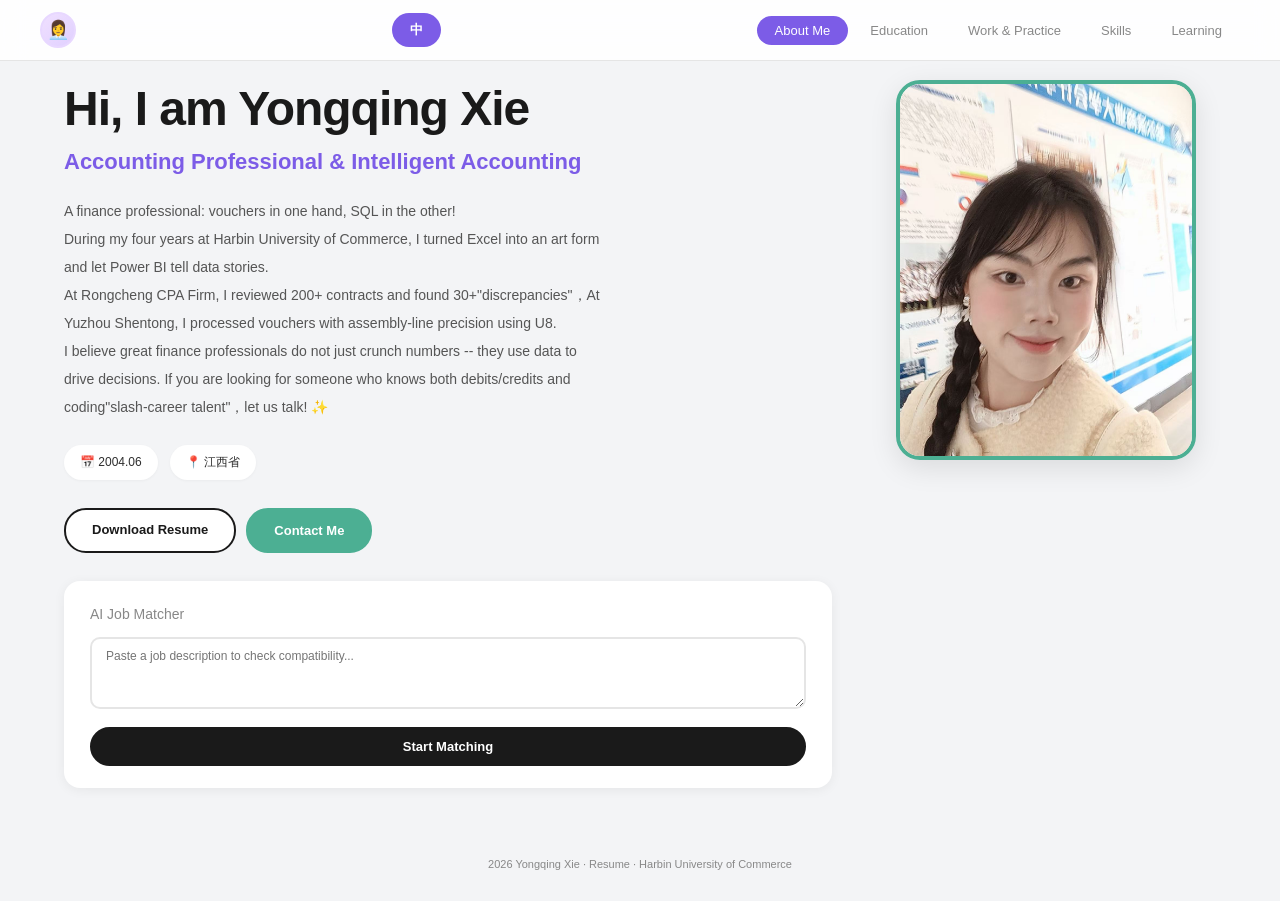
==== commit 3ddae215: "Cleaner navbar: EN button inside nav, purple active state" ====
--- a/index-en.html
+++ b/index-en.html
@@ -62,7 +62,9 @@
   background:transparent; font-family:var(--font);
 }
 .nav-link:hover { color:var(--dark); background:var(--lighter-gray); }
-.nav-link.active { background:var(--black); color:var(--white); }
+.nav-link.active { background:var(--purple); color:#fff; }
+.nav-link.lang-btn { background:transparent; color:var(--purple); font-weight:700; border:2px solid var(--purple); }
+.nav-link.lang-btn:hover { background:var(--purple); color:#fff; }
 .menu-btn { display:none; flex-direction:column; gap:5px; cursor:pointer; background:none; border:none; padding:8px; z-index:1001; }
 .menu-btn span { display:block; width:22px; height:2px; background:var(--black); border-radius:2px; transition:all .3s; }
 
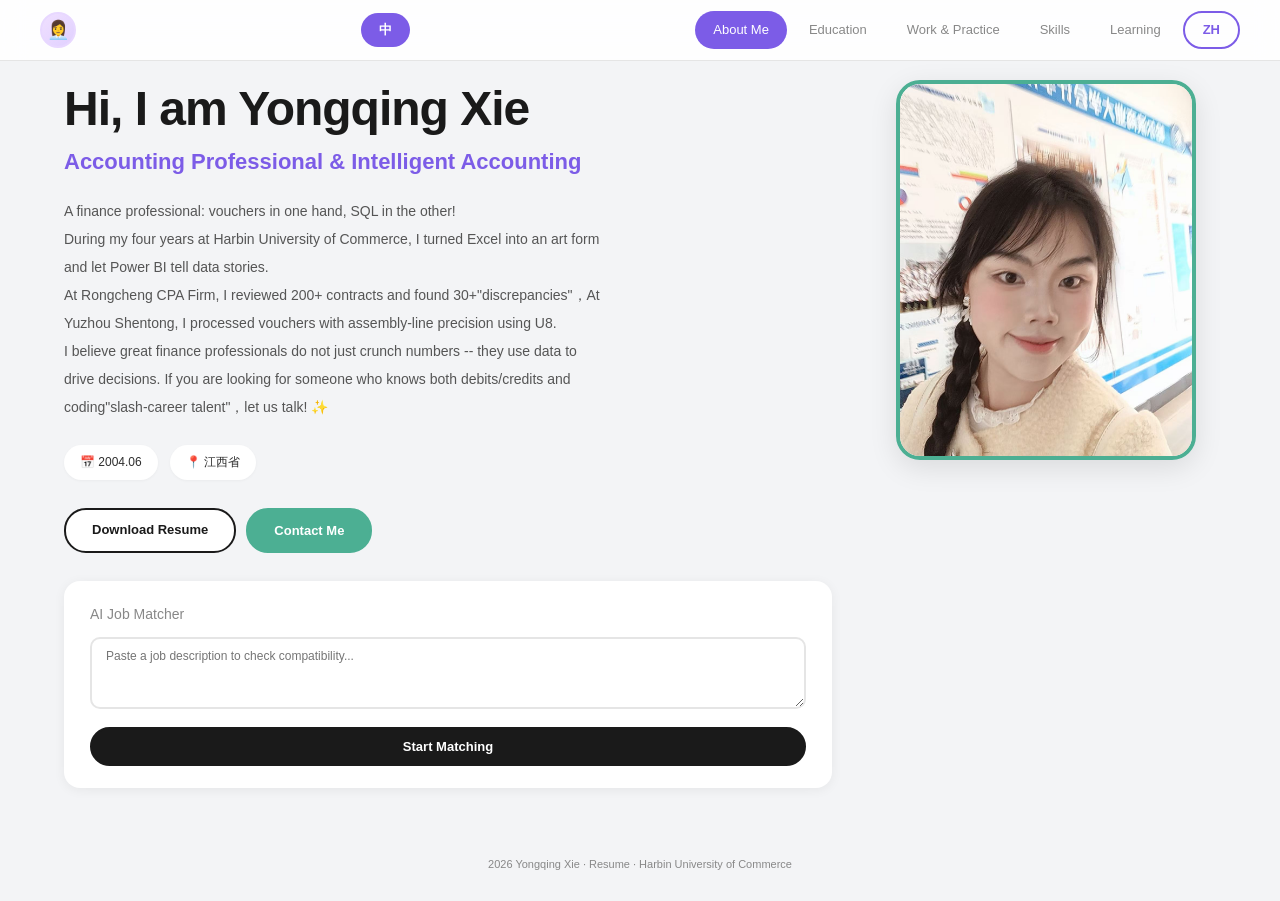
==== commit 6aded464: "Fix EN navbar: ZH button inside nav-links with lang-btn style" ====
--- a/index-en.html
+++ b/index-en.html
@@ -209,8 +209,22 @@
 .accent-orange .num { color:var(--orange); }
 
 @media (max-width:860px) {
+  .about-grid { grid-template-columns:1fr; gap:28px; }
+  .photo-wrap { order:-1; }
+  .photo-frame { width:200px; height:260px; }
+  .about-name { font-size:34px; }
+  .about-title { font-size:17px; }
+  .grid-2,.grid-3,.grid-4 { grid-template-columns:1fr; }
+  .skill-cards { grid-template-columns:1fr; }
+  .cert-grid { grid-template-columns:1fr 1fr; }
+  .proj-grid { grid-template-columns:1fr; }
   .exp-grid-new { grid-template-columns:1fr; }
   .exp-detail-cards { grid-template-columns:1fr; }
+  .nav-links { display:none; flex-direction:column; position:absolute; top:60px; left:0; right:0; background:rgba(255,255,255,0.96); backdrop-filter:blur(20px); padding:16px 24px; gap:8px; border-bottom:1px solid var(--light-gray); box-shadow:var(--shadow); }
+  .nav-links.open { display:flex; }
+  .nav-link { width:100%; text-align:center; padding:12px; font-size:14px; }
+  .menu-btn { display:flex; }
+  .nav-inner { justify-content:space-between; }
 }
 
 /* Skills */
@@ -338,6 +352,7 @@
       <button class="nav-link" data-s="experience" onclick="go('experience')">Work & Practice</button>
       <button class="nav-link" data-s="skills" onclick="go('skills')">Skills</button>
       <button class="nav-link" data-s="projects" onclick="go('projects')">Learning</button>
+      <a href="index.html" class="nav-link lang-btn">ZH</a>
     </div>
   </div>
 </nav>
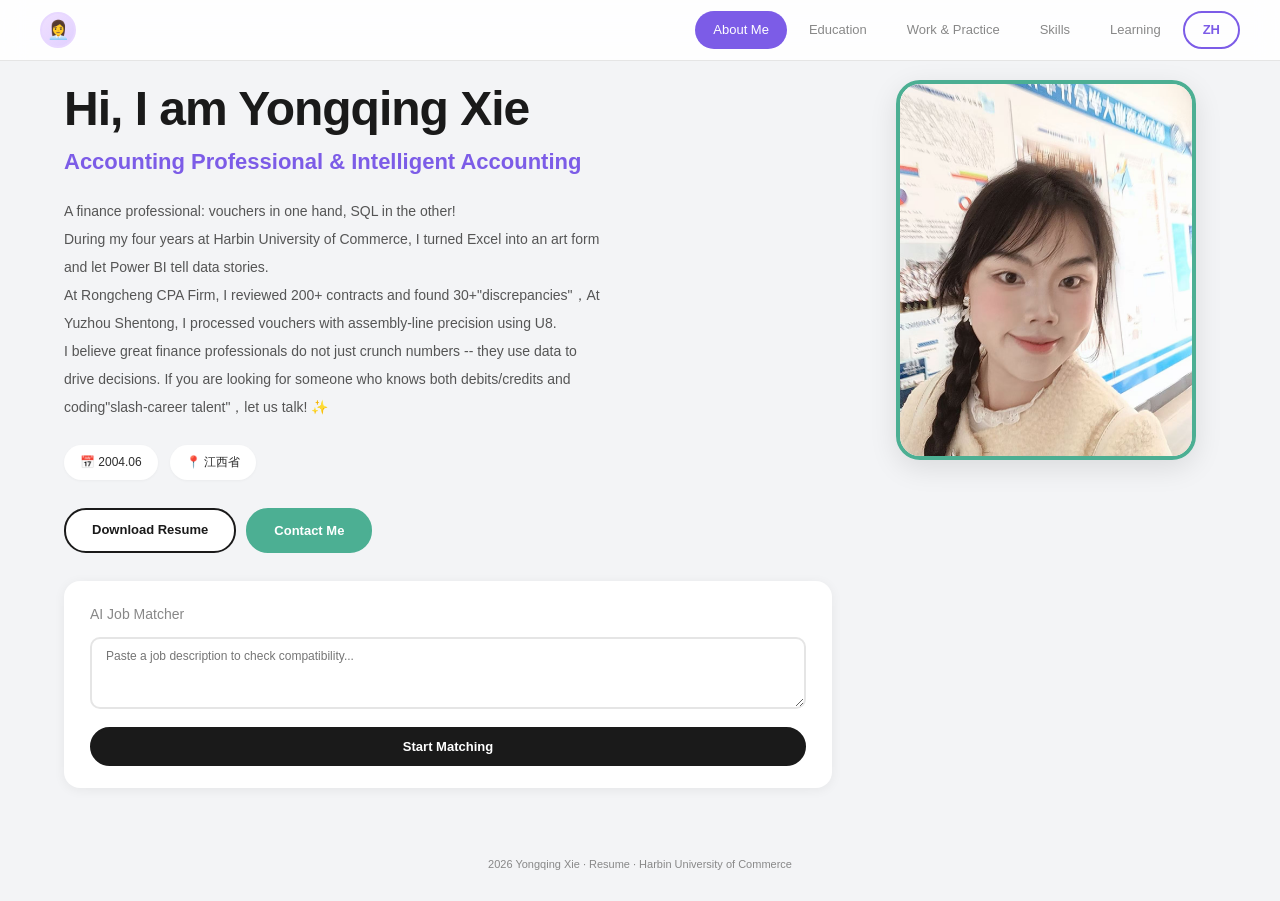
==== commit d5df2ea1: "Remove duplicate standalone ZH button" ====
--- a/index-en.html
+++ b/index-en.html
@@ -346,7 +346,7 @@
     <a class="nav-brand" onclick="go('about')">
       <div class="nav-avatar">👩‍💼</div>
     </a>
-    <a href="index.html" class="nav-link" style="background:var(--purple);color:#fff;font-weight:700;text-decoration:none;flex-shrink:0;">中</a> <div class="nav-links" id="navLinks">
+    <div class="nav-links" id="navLinks">
       <button class="nav-link active" data-s="about" onclick="go('about')">About Me</button>
       <button class="nav-link" data-s="education" onclick="go('education')">Education</button>
       <button class="nav-link" data-s="experience" onclick="go('experience')">Work & Practice</button>
